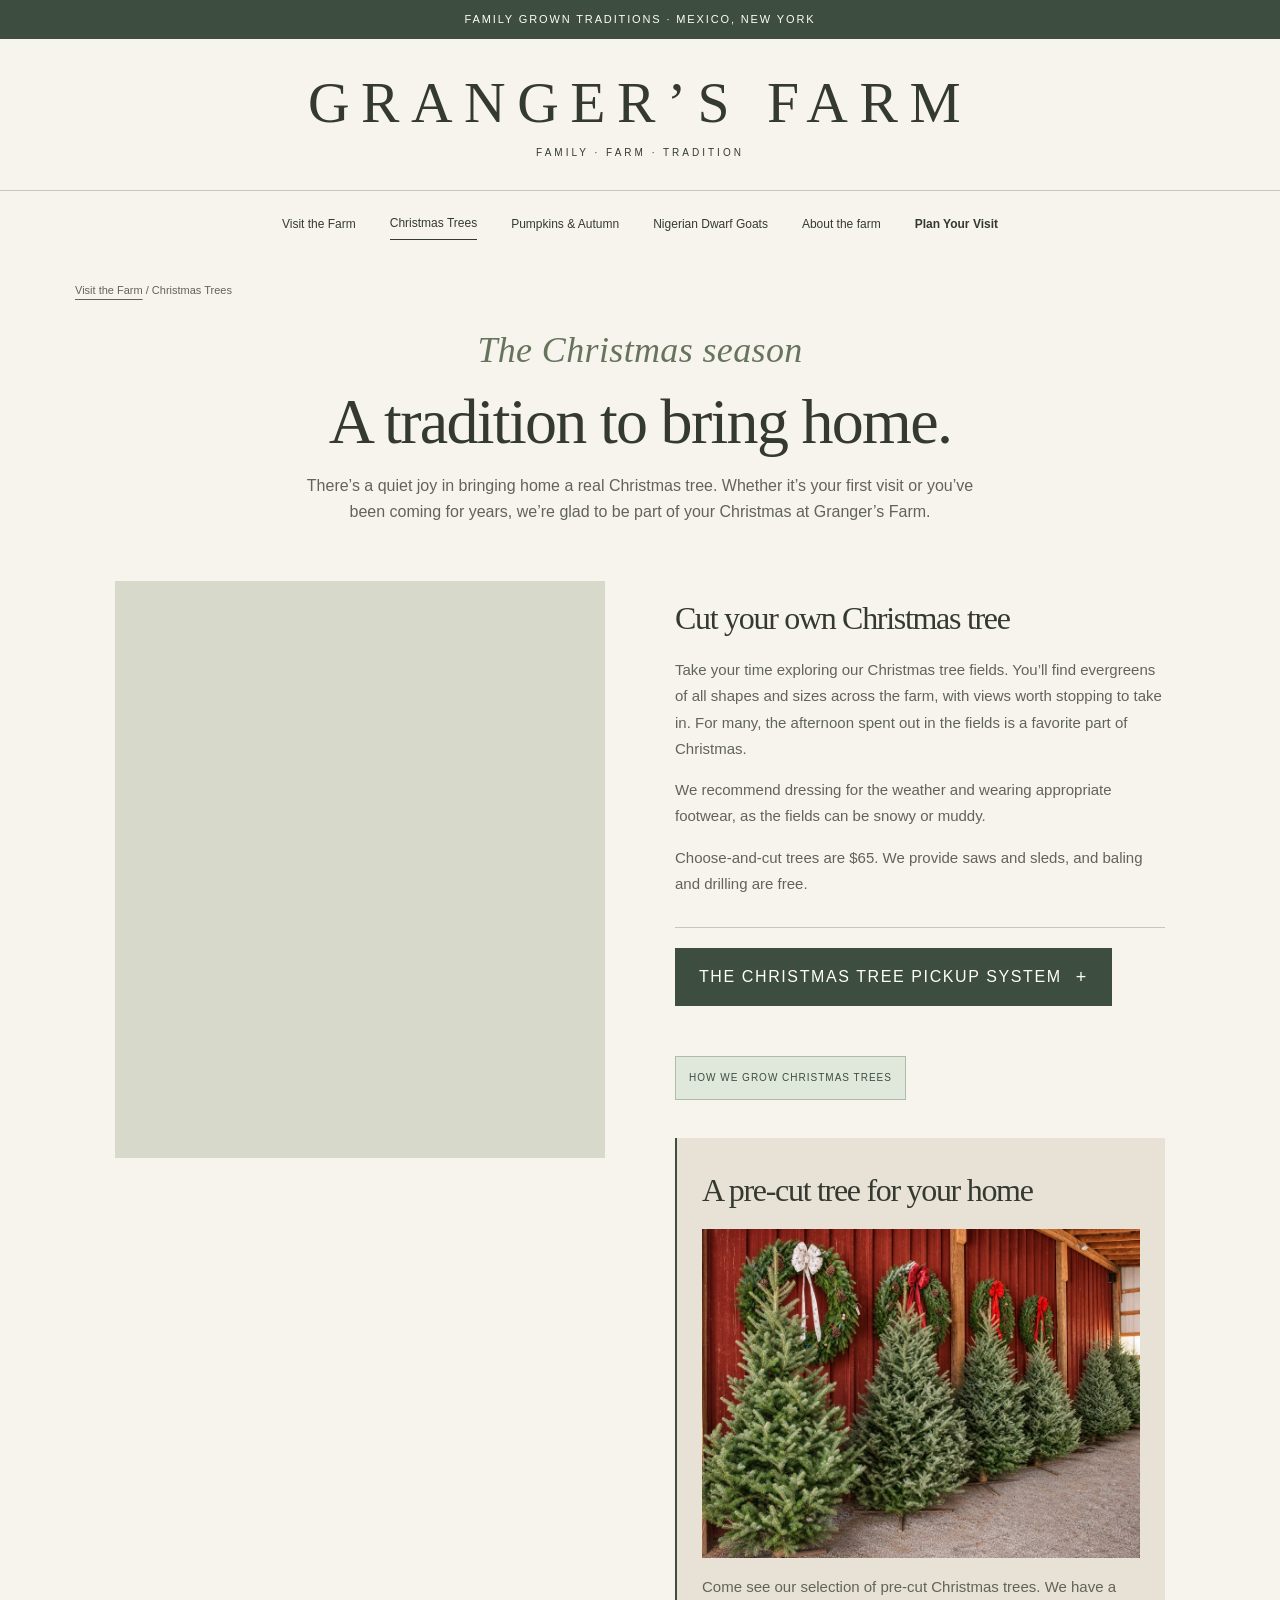
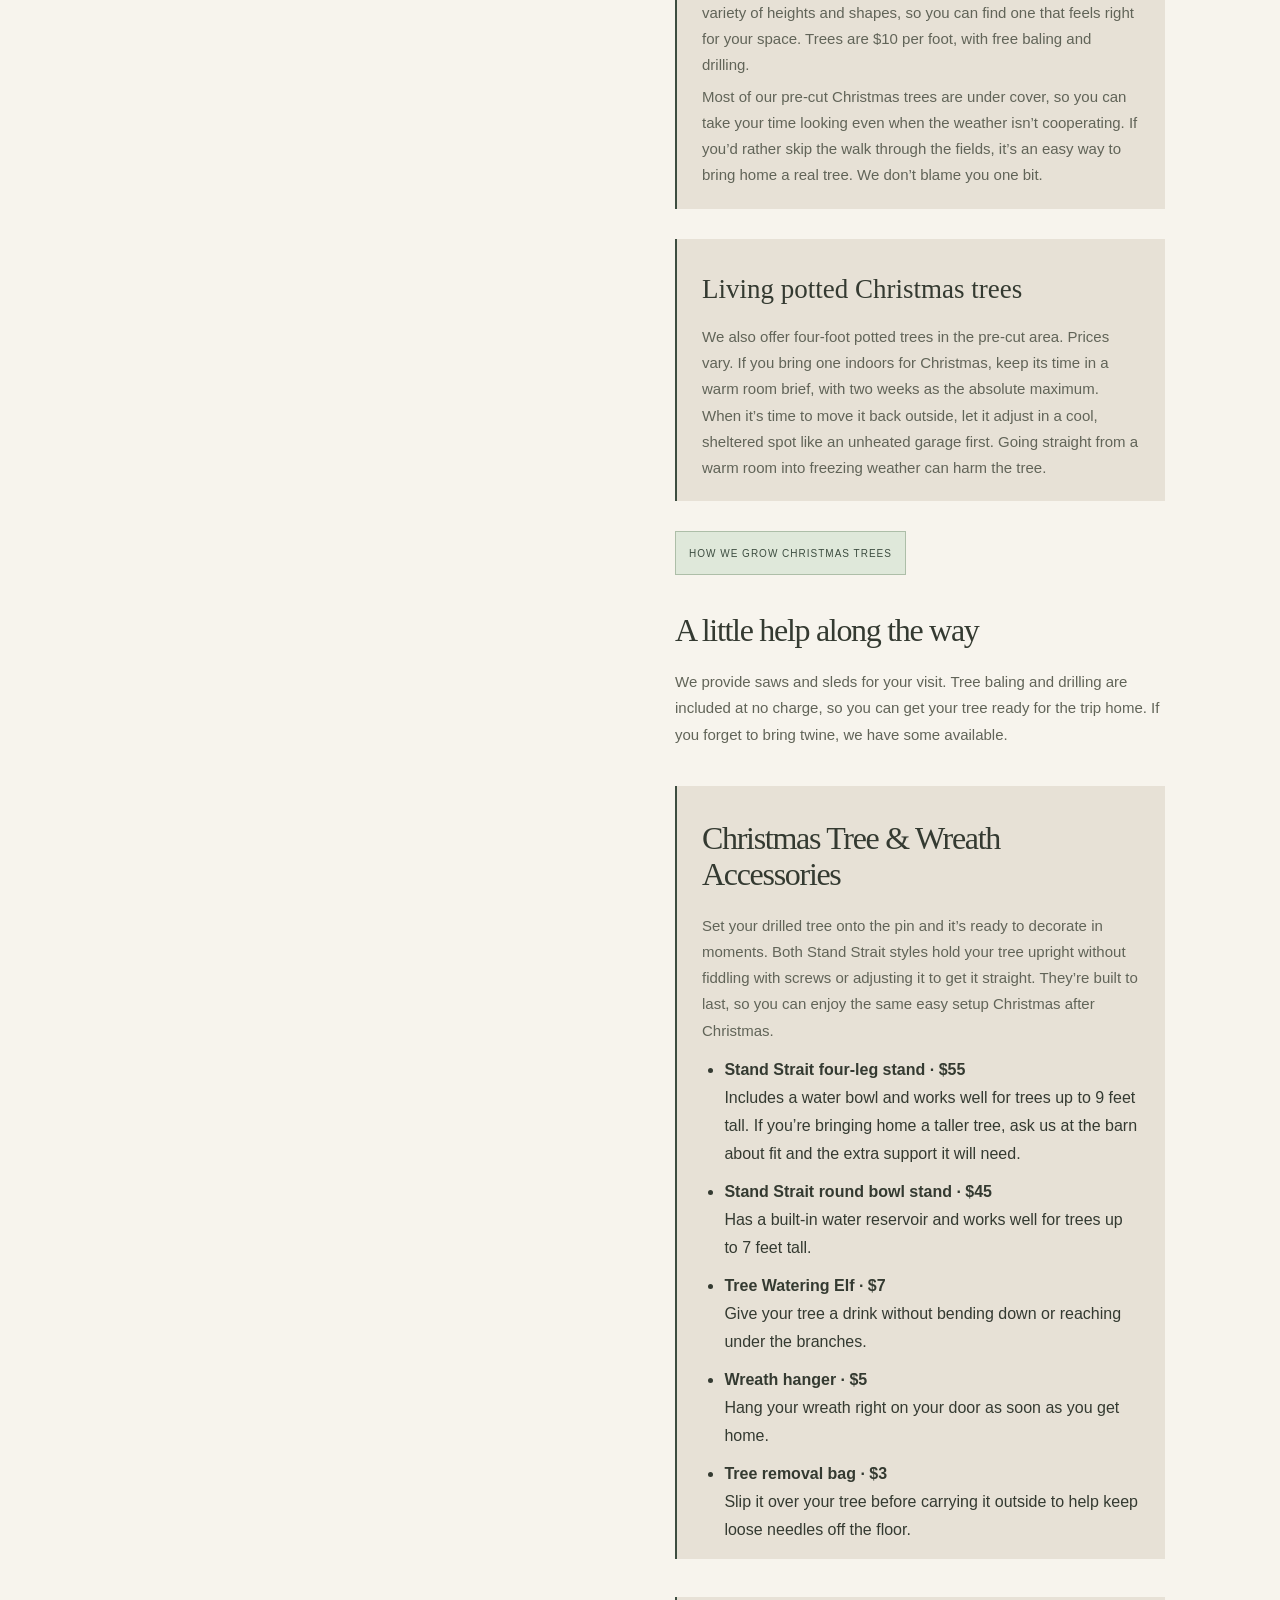
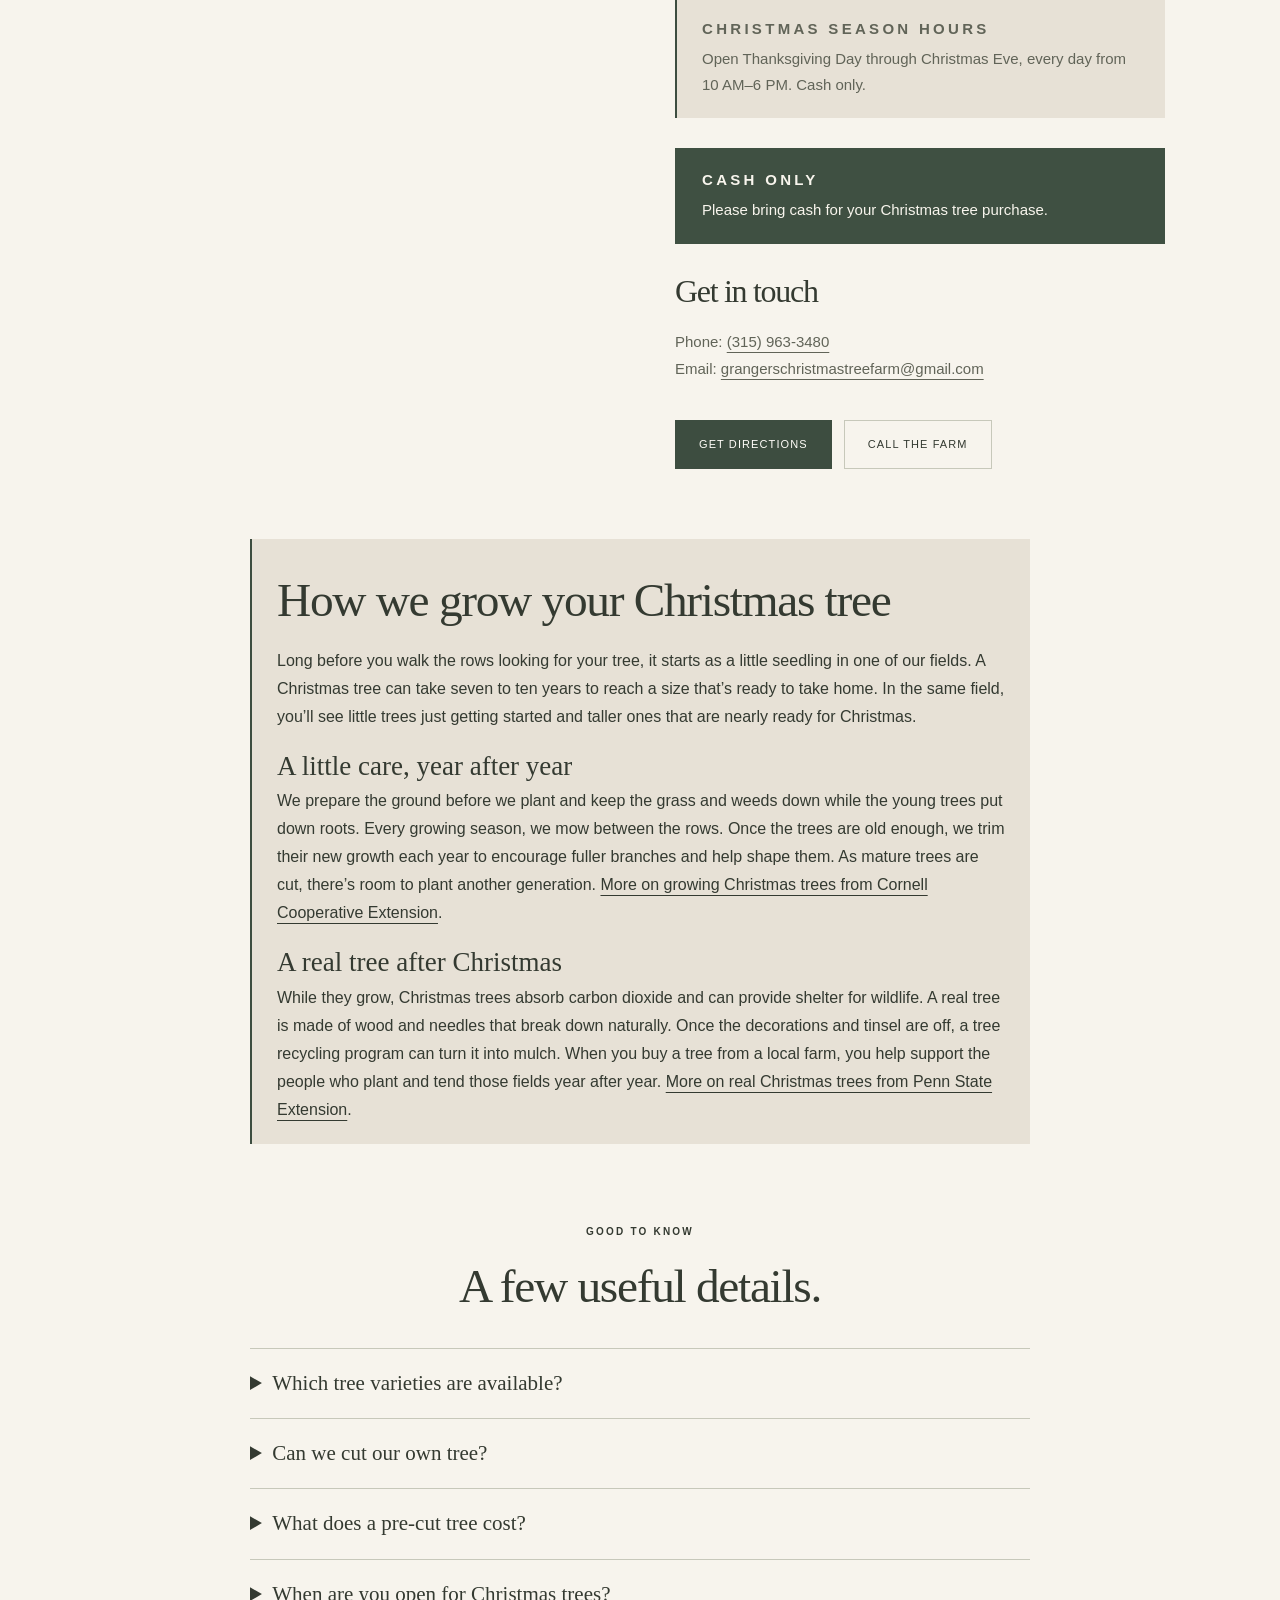
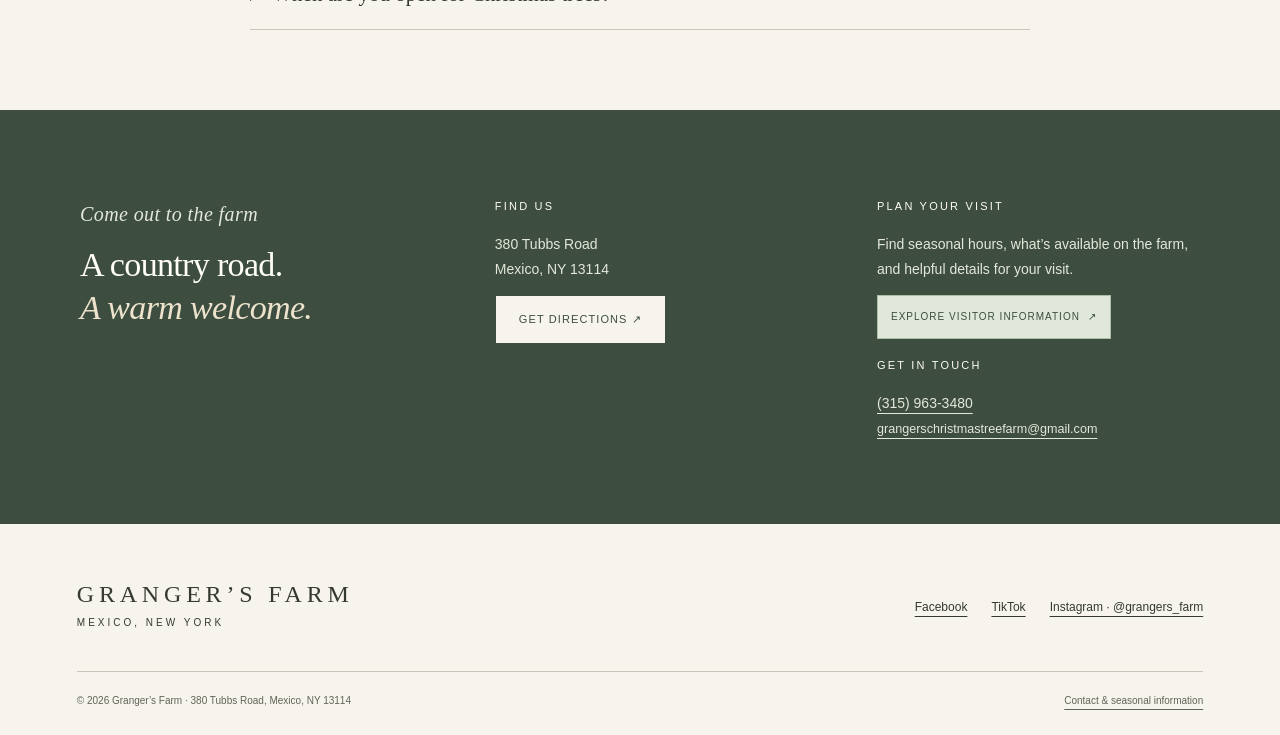
==== christmas-trees/index.html @ ef244b56 "Use pale sage for compact buttons across the farm website" ====
<!doctype html><html lang="en"><head><meta charset="utf-8"><meta name="viewport" content="width=device-width,initial-scale=1"><title>Christmas Trees in Mexico, NY | Granger’s Farm</title><meta name="description" content="Plan a seasonal Christmas tree visit to Granger’s Farm in Mexico, NY, near Oswego. Contact the farm for current dates, hours and tree offerings."><meta name="robots" content="index,follow"><link rel="canonical" href="https://grangersfarm.com/christmas-trees/"><meta name="theme-color" content="#3d4d40"><meta property="og:type" content="website"><meta property="og:site_name" content="Granger’s Farm"><meta property="og:title" content="Christmas Trees in Mexico, NY | Granger’s Farm"><meta property="og:description" content="Plan a seasonal Christmas tree visit to Granger’s Farm in Mexico, NY, near Oswego. Contact the farm for current dates, hours and tree offerings."><meta property="og:url" content="https://grangersfarm.com/christmas-trees/"><meta property="og:image" content="https://grangersfarm.com/assets/social-card.png"><meta property="og:image:alt" content="Granger’s Farm — Mexico, New York"><meta name="twitter:card" content="summary_large_image"><meta name="twitter:title" content="Christmas Trees in Mexico, NY | Granger’s Farm"><meta name="twitter:description" content="Plan a seasonal Christmas tree visit to Granger’s Farm in Mexico, NY, near Oswego. Contact the farm for current dates, hours and tree offerings."><meta name="twitter:image" content="https://grangersfarm.com/assets/social-card.png"><link rel="icon" href="../assets/favicon.svg" type="image/svg+xml"><link rel="stylesheet" href="../assets/styles.css?v=compact-sage-20261114"><script src="../assets/main.js?v=2531641f0402" defer></script><script type="application/ld+json">{"@context":"https://schema.org","@graph":[{"@type":"LocalBusiness","@id":"https://grangersfarm.com/#farm","name":"Granger’s Farm","alternateName":"Granger’s Christmas Tree Farm","url":"https://grangersfarm.com","telephone":"+13159633480","email":"grangerschristmastreefarm@gmail.com","address":{"@type":"PostalAddress","streetAddress":"380 Tubbs Road","addressLocality":"Mexico","addressRegion":"NY","postalCode":"13114","addressCountry":"US"},"sameAs":["https://www.instagram.com/grangers_farm/","https://www.facebook.com/GrangersChristmasTreeFarm/","https://www.tiktok.com/@grangersfarm"]},{"@type":"BreadcrumbList","itemListElement":[{"@type":"ListItem","position":1,"name":"Visit the Farm","item":"https://grangersfarm.com/"},{"@type":"ListItem","position":2,"name":"Christmas Trees","item":"https://grangersfarm.com/christmas-trees/"}]}]}</script><style>
.pickup-details{margin:30px 0}
.pickup-details summary.button{display:inline-flex;align-items:center;gap:14px;max-width:100%;list-style:none;font:600 12px/1.4 var(--sans)}
.pickup-details summary::-webkit-details-marker{display:none}
.pickup-details .pickup-indicator{font-size:18px;line-height:1}
.pickup-details:not([open]) .pickup-minus,.pickup-details[open] .pickup-plus{display:none}
.pickup-details > .hours-box{margin:12px 0 0}
</style></head><body><a class="skip" href="#main">Skip to content</a><div class="topline">Family grown traditions · Mexico, New York</div><header><div class="masthead"><a class="brand" href="/" aria-label="Granger’s Farm home">Granger’s Farm<small>Family · Farm · Tradition</small></a></div><div class="nav-wrap"><button class="menu-toggle" aria-controls="navigation" aria-expanded="true">Menu −</button><nav class="nav" id="navigation" aria-label="Main navigation"><a href="/" >Visit the Farm</a><a href="/christmas-trees/" aria-current="page">Christmas Trees</a><a href="/pumpkins-autumn/" >Pumpkins &amp; Autumn</a><a href="/nigerian-dwarf-goats/" >Nigerian Dwarf Goats</a><a href="/our-family-farm/" >About the farm</a><a href="/plan-your-visit/" >Plan Your Visit</a></nav></div></header><nav class="breadcrumb" aria-label="Breadcrumb"><a href="/">Visit the Farm</a> <span aria-hidden="true">/</span> Christmas Trees</nav><main id="main"><section class="hero christmas-intro"><p class="eyebrow">The Christmas season</p><h1>A tradition to bring home.</h1><p>There’s a quiet joy in bringing home a real Christmas tree. Whether it’s your first visit or you’ve been coming for years, we’re glad to be part of your Christmas at Granger’s Farm.</p></section><div class="article"><figure class="photo christmas-visit"><img src="/assets/christmas-tree-visit-1168.webp" srcset="/assets/christmas-tree-visit-480.webp 480w, /assets/christmas-tree-visit-1168.webp 1168w" sizes="(max-width:700px) calc(100vw - 50px), 50vw" width="1168" height="1347" loading="lazy" decoding="async" alt="Visitors walking through snowy Christmas tree rows with a tree on a sled."></figure><div><section><h2>Cut your own Christmas tree</h2><p>Take your time exploring our Christmas tree fields. You’ll find evergreens of all shapes and sizes across the farm, with views worth stopping to take in. For many, the afternoon spent out in the fields is a favorite part of Christmas.</p><p>We recommend dressing for the weather and wearing appropriate footwear, as the fields can be snowy or muddy.</p><p>Choose-and-cut trees are $65. We provide saws and sleds, and baling and drilling are free.</p><details class="pickup-details" id="christmas-tree-pickup">
<summary class="button">The Christmas Tree Pickup System<span class="pickup-indicator" aria-hidden="true"><span class="pickup-plus">+</span><span class="pickup-minus">−</span></span></summary>
<div class="hours-box">
<ol style="padding-left:1.4em;margin:12px 0 16px">
  <li style="margin-bottom:10px"><strong>Grab a sled and saw, then find your tree.</strong> Pick up a sled and saw at the barn, then head out to find and cut your perfect Christmas tree. Battery-powered saws are welcome, and gas-powered saws are prohibited anywhere on the farm.</li>
  <li style="margin-bottom:10px"><strong>Bring your tree back to the barn.</strong> Pull your tree on the sled to the baling room at the back of the barn, right where you started. We’ll tag it and give you a ticket with the matching serial number. <strong>Do not take your tree straight to your vehicle.</strong> Every tree must come back to the barn to be tagged, even if your vehicle is closer or you’re skipping baling and drilling.</li>
  <li style="margin-bottom:10px"><strong>Head inside to pay.</strong> The cashier will stamp your ticket when you pay. While you’re inside, we’ll even up the cut at the base if needed, bale and drill your tree if you’d like, and move it to the pickup area. After all that work, it’s a good time to put your feet up by the fire with a cup of hot cocoa.</li>
  <li><strong>Show your stamped ticket at pickup.</strong> When you’re ready to go, bring your stamped ticket to the pickup station. We’ll match the full serial number on your ticket to the tag on your tree. <strong>Please wait for the attendant to verify the match before taking your tree to your vehicle.</strong> Once we’ve verified the match, your tree is ready to go home. For insurance reasons, our staff are unable to help tie down your tree. Please secure it to your vehicle before you leave.</li>
</ol>
<p style="margin-bottom:0"><strong>Don’t lose your ticket.</strong> Take your time enjoying the farm. Your tree will be waiting in the pickup area, and we’ll need your stamped ticket when you come back for it.</p>
</div>
</details>
<p><a class="button button-compact" href="#growing-christmas-trees">How we grow Christmas trees</a></p></section><section id="pre-cut-trees" aria-labelledby="pre-cut-trees-heading"><div class="hours-box"><h2 id="pre-cut-trees-heading">A pre-cut tree for your home</h2><figure style="margin:16px 0"><img src="/assets/precut-trees-red-barn.webp" width="960" height="720" loading="lazy" decoding="async" style="display:block;width:100%;height:auto" alt="Pre-cut Christmas trees lined up under cover beside the red barn, beneath holiday wreaths"></figure><p>Come see our selection of pre-cut Christmas trees. We have a variety of heights and shapes, so you can find one that feels right for your space. Trees are $10 per foot, with free baling and drilling.</p><p>Most of our pre-cut Christmas trees are under cover, so you can take your time looking even when the weather isn’t cooperating. If you’d rather skip the walk through the fields, it’s an easy way to bring home a real tree. We don’t blame you one bit.</p></div><aside class="hours-box" aria-labelledby="potted-tree-heading"><h3 id="potted-tree-heading">Living potted Christmas trees</h3><p>We also offer four-foot potted trees in the pre-cut area. Prices vary. If you bring one indoors for Christmas, keep its time in a warm room brief, with two weeks as the absolute maximum. When it’s time to move it back outside, let it adjust in a cool, sheltered spot like an unheated garage first. Going straight from a warm room into freezing weather can harm the tree.</p></aside><p><a class="button button-compact" href="#growing-christmas-trees">How we grow Christmas trees</a></p></section><section><h2>A little help along the way</h2><p>We provide saws and sleds for your visit. Tree baling and drilling are included at no charge, so you can get your tree ready for the trip home. If you forget to bring twine, we have some available.</p></section>
<section class="hours-box" id="christmas-tree-accessories" aria-labelledby="christmas-tree-accessories-heading">
<h2 id="christmas-tree-accessories-heading">Christmas Tree &amp; Wreath Accessories</h2>
<p>Set your drilled tree onto the pin and it’s ready to decorate in moments. Both Stand Strait styles hold your tree upright without fiddling with screws or adjusting it to get it straight. They’re built to last, so you can enjoy the same easy setup Christmas after Christmas.</p>
<ul style="padding-left:1.4em;margin:12px 0 0">
  <li style="margin-bottom:10px"><strong>Stand Strait four-leg stand · $55</strong><br>Includes a water bowl and works well for trees up to 9 feet tall. If you’re bringing home a taller tree, ask us at the barn about fit and the extra support it will need.</li>
  <li style="margin-bottom:10px"><strong>Stand Strait round bowl stand · $45</strong><br>Has a built-in water reservoir and works well for trees up to 7 feet tall.</li>
  <li style="margin-bottom:10px"><strong>Tree Watering Elf · $7</strong><br>Give your tree a drink without bending down or reaching under the branches.</li>
  <li style="margin-bottom:10px"><strong>Wreath hanger · $5</strong><br>Hang your wreath right on your door as soon as you get home.</li>
  <li><strong>Tree removal bag · $3</strong><br>Slip it over your tree before carrying it outside to help keep loose needles off the floor.</li>
</ul>
</section>
<aside class="hours-box"><p class="eyebrow">Christmas Season Hours</p><p>Open Thanksgiving Day through Christmas Eve, every day from 10 AM–6 PM. Cash only.</p></aside><aside class="hours-box" role="note" aria-label="Payment information"><p class="eyebrow">Cash only</p><p>Please bring cash for your Christmas tree purchase.</p></aside><section aria-label="Contact the farm"><h2>Get in touch</h2><p>Phone: <a href="tel:+13159633480">(315) 963-3480</a><br>Email: <a href="mailto:grangerschristmastreefarm@gmail.com" style="overflow-wrap:anywhere">grangerschristmastreefarm@gmail.com</a></p></section><div class="actions"><a class="button" href="https://www.google.com/maps/dir/?api=1&destination=380%20Tubbs%20Road%2C%20Mexico%2C%20NY%2013114">Get directions</a><a class="button outline" href="tel:+13159633480">Call the farm</a></div></div></div><section class="hours-box" id="growing-christmas-trees" aria-labelledby="growing-christmas-trees-heading" style="width:calc(100% - 50px);max-width:780px;margin:45px auto">
<h2 id="growing-christmas-trees-heading">How we grow your Christmas tree</h2>
<p>Long before you walk the rows looking for your tree, it starts as a little seedling in one of our fields. A Christmas tree can take seven to ten years to reach a size that’s ready to take home. In the same field, you’ll see little trees just getting started and taller ones that are nearly ready for Christmas.</p>
<h3 style="margin:20px 0 6px">A little care, year after year</h3>
<p>We prepare the ground before we plant and keep the grass and weeds down while the young trees put down roots. Every growing season, we mow between the rows. Once the trees are old enough, we trim their new growth each year to encourage fuller branches and help shape them. As mature trees are cut, there’s room to plant another generation. <a href="https://franklin.cce.cornell.edu/environment/forestry/christmas-tree-farming">More on growing Christmas trees from Cornell Cooperative Extension</a>.</p>
<h3 style="margin:20px 0 6px">A real tree after Christmas</h3>
<p>While they grow, Christmas trees absorb carbon dioxide and can provide shelter for wildlife. A real tree is made of wood and needles that break down naturally. Once the decorations and tinsel are off, a tree recycling program can turn it into mulch. When you buy a tree from a local farm, you help support the people who plant and tend those fields year after year. <a href="https://www.psu.edu/news/agricultural-sciences/story/choosing-real-christmas-tree-extension-expert-gives-tips-selection-care">More on real Christmas trees from Penn State Extension</a>.</p>
</section>
<section class="faq"><p class="eyebrow" style="text-align:center">Good to know</p><h2>A few useful details.</h2><details><summary>Which tree varieties are available?</summary><p><strong>Canaan fir</strong> is the tree we plant most at Granger’s Farm. Its soft, deep-green needles have silvery undersides that catch the light, and it has that fresh evergreen scent you look forward to at Christmas. The branches are sturdy enough for heavier keepsake ornaments, and the tree holds its needles well when kept watered.</p><p><strong>Eastern white pine</strong> has long, soft blue-green needles that give it a feathery look. Its scent is mild, and its flexible branches are lovely with lightweight ornaments.</p><p>We also grow a smaller selection of other firs. Available varieties and sizes can vary throughout the season.</p></details><details><summary>Can we cut our own tree?</summary><p>Yes. Choose-and-cut trees are $65, and saws and sleds are provided.</p></details><details><summary>What does a pre-cut tree cost?</summary><p>Pre-cut Christmas trees are $10 per foot.</p></details><details><summary>When are you open for Christmas trees?</summary><p>Thanksgiving Day through Christmas Eve, every day from 10 AM–6 PM. Cash only.</p></details></section><section class="visit-band"><div class="visit-inner"><div><p class="eyebrow">Come out to the farm</p><h2><span>A country road.</span><span><em>A warm welcome.</em></span></h2></div><div><h3>Find us</h3><p>380 Tubbs Road<br>Mexico, NY 13114</p><a class="button" href="https://www.google.com/maps/dir/?api=1&destination=380%20Tubbs%20Road%2C%20Mexico%2C%20NY%2013114">Get directions ↗</a></div><div><h3>Plan Your Visit</h3><p>Find seasonal hours, what’s available on the farm, and helpful details for your visit.</p><a class="button button-compact" href="/plan-your-visit/">Explore visitor information <span aria-hidden="true">↗</span></a><h3>Get in touch</h3><p><a href="tel:+13159633480">(315) 963-3480</a><br><a href="mailto:grangerschristmastreefarm@gmail.com" style="overflow-wrap:anywhere">grangerschristmastreefarm@gmail.com</a></p></div></div></section></main><footer><div class="footer-top"><a class="brand" href="/">Granger’s Farm<small>Mexico, New York</small></a><nav class="social" aria-label="Social media"><a href="https://www.facebook.com/GrangersChristmasTreeFarm/">Facebook</a><a href="https://www.tiktok.com/@grangersfarm">TikTok</a><a href="https://www.instagram.com/grangers_farm/">Instagram · @grangers_farm</a></nav></div><div class="footer-bottom"><span>© 2026 Granger’s Farm · 380 Tubbs Road, Mexico, NY 13114</span><a href="/plan-your-visit/">Contact &amp; seasonal information</a></div></footer><div class="mobile-contact" aria-label="Quick contact"><a href="tel:+13159633480">Call the farm</a><a href="https://www.google.com/maps/dir/?api=1&destination=380%20Tubbs%20Road%2C%20Mexico%2C%20NY%2013114">Directions ↗</a></div></body></html>
---- assets/styles.css ----
@charset "UTF-8";
:root{--cream:#f7f4ed;--paper:#fffdf8;--ink:#343a31;--green:#3d4d40;--taupe:#e7e1d6;--muted:#616458;--line:#c7c8ba;--rust:#8c5137;--serif:Georgia,'Times New Roman',serif}
*{box-sizing:border-box}html{scroll-behavior:smooth;scroll-padding-top:25px}body{margin:0;background:var(--cream);color:var(--ink);font:16px/1.75 Arial,Helvetica,sans-serif}a{color:inherit;text-underline-offset:5px}a:hover{color:var(--rust)}button{font:inherit}a,button,summary{touch-action:manipulation}:focus-visible{outline:3px solid var(--rust);outline-offset:5px}.skip{position:absolute;top:-100px;left:20px;background:white;padding:10px;z-index:20}.skip:focus{top:12px}.preview-note{text-align:center;background:#e7e1d6;font-size:11px;letter-spacing:.06em;padding:6px 20px}.topline{text-align:center;background:var(--green);color:var(--paper);font-size:11px;letter-spacing:.17em;text-transform:uppercase;padding:10px 15px}.masthead{padding:28px 5vw 24px;text-align:center;border-bottom:1px solid var(--line)}.brand{text-decoration:none;display:inline-block;font:36px/1.1 var(--serif);letter-spacing:-1px}.brand small{display:block;font:10px/2.7 Arial,sans-serif;letter-spacing:.3em;text-transform:uppercase}.nav-wrap{max-width:1220px;margin:auto}.nav{display:flex;justify-content:center;gap:34px;padding:17px 24px;align-items:center}.nav a{font-size:12px;text-decoration:none;padding:5px 0;white-space:nowrap}.nav a[aria-current=page]{border-bottom:1px solid var(--ink)}.nav a:last-child{font-weight:bold}.menu-toggle{display:none}.eyebrow{text-transform:uppercase;letter-spacing:.22em;font-size:10px;font-weight:600;line-height:1.6}.hero{text-align:center;padding:61px 24px 45px;max-width:1000px;margin:auto}h1,h2,h3{font-family:var(--serif);font-weight:400;line-height:1.12;margin:20px 0}h1{font-size:clamp(46px,5.3vw,76px);letter-spacing:-2.5px}h2{font-size:clamp(34px,3.7vw,52px);letter-spacing:-1.3px}h3{font-size:27px}.hero p:not(.eyebrow){max-width:560px;margin:22px auto;color:var(--muted);font-size:15px}.button{display:inline-block;background:var(--green);color:#fffdf8;text-decoration:none;font-size:11px;letter-spacing:.1em;text-transform:uppercase;padding:14px 23px;border:1px solid var(--green);min-height:46px}.button:hover{background:#28372e;color:white}.button.outline{background:transparent;color:var(--ink);border-color:var(--line)}.button.outline:hover{border-color:var(--ink)}.actions{display:flex;gap:12px;flex-wrap:wrap;margin-top:26px}.hero .actions{justify-content:center}.text-link{display:inline-block;font-size:11px;text-transform:uppercase;letter-spacing:.12em;text-decoration:none;border-bottom:1px solid var(--ink);padding:8px 0;margin-top:14px}.text-link span{margin-left:23px}.hero-image{max-width:1440px;margin:0 auto;padding:0 4vw}.photo{margin:0;width:100%;min-width:0;position:relative;overflow:hidden;background:#d7d9cb;min-height:250px}.photo img{display:block;width:100%;height:100%;object-fit:cover;aspect-ratio:inherit}.photo figcaption{position:absolute;bottom:14px;left:16px;right:16px;font:10px/1.5 Arial,sans-serif;letter-spacing:.09em;color:#fff;background:#344336e8;padding:9px 12px;width:fit-content;max-width:calc(100% - 32px)}.placeholder{display:grid;place-content:center;text-align:center;padding:30px;position:relative;background:linear-gradient(145deg,#c6cbbb,#87947e);isolation:isolate}.placeholder:before{content:'';position:absolute;inset:20px;border:1px solid #ffffff55;z-index:-1}.placeholder:after{content:'';position:absolute;width:85%;height:150%;border:1px solid #ffffff40;border-radius:50%;transform:rotate(35deg);left:40%;top:15%;z-index:-1}.placeholder .photo-title{font:italic clamp(26px,3vw,45px)/1.2 var(--serif);color:#293b2f;max-width:400px;margin:auto}.placeholder .photo-label{font:9px/1.5 Arial,sans-serif;text-transform:uppercase;letter-spacing:.23em;color:#293b2f;margin-bottom:18px}.photo.pumpkins{background:linear-gradient(145deg,#dcc5aa,#b68e70)}.photo.family{background:linear-gradient(145deg,#d9d3c4,#aaa18c)}.photo.goats{background:linear-gradient(145deg,#e3dfd1,#b2b59b)}.hero-image .photo{aspect-ratio:2.55;min-height:340px}.quick-nav{display:flex;justify-content:center;gap:45px;padding:25px;border-bottom:1px solid var(--line);font-size:11px;letter-spacing:.08em}.quick-nav a{text-decoration:none}.welcome{max-width:740px;margin:auto;text-align:center;padding:90px 25px 70px}.welcome p{color:var(--muted);max-width:570px;margin:25px auto}.season-note{max-width:1150px;margin:0 auto 90px;border-top:1px solid var(--line);border-bottom:1px solid var(--line);padding:28px 35px;display:grid;grid-template-columns:1fr 2fr auto;align-items:center;gap:32px}.season-note h2{font-size:24px;letter-spacing:-.5px;margin:7px 0}.season-note p{font-size:13px;margin:0}.season-note .text-link{margin:0;white-space:nowrap}.section-heading{text-align:center;margin:0 20px 55px}.editorial{max-width:1200px;margin:0 auto 100px;display:grid;grid-template-columns:1.15fr 1fr;align-items:center;gap:9%;padding:0 35px}.editorial>*{min-width:0}.editorial .photo{aspect-ratio:1.13;min-height:420px}.editorial.reverse{grid-template-columns:1fr 1.15fr}.editorial.reverse .photo{order:2}.editorial .copy{max-width:390px}.editorial .copy p:not(.eyebrow){color:var(--muted);font-size:14px}.number{display:block;font:italic 16px var(--serif);border-top:1px solid var(--line);padding-top:20px;margin-bottom:25px}.family-band{background:var(--taupe);padding:80px 0 1px}.family-band .editorial{margin-bottom:80px}.family-band .photo{aspect-ratio:1.2}.gallery{max-width:1300px;margin:90px auto;padding:0 35px}.gallery-header{display:flex;align-items:end;justify-content:space-between;margin-bottom:35px}.gallery-header h2{margin-bottom:0}.gallery-grid{display:grid;grid-template-columns:1fr 1.25fr 1fr;gap:22px;align-items:center}.gallery-grid .photo{aspect-ratio:.9;min-height:260px}.gallery-grid .photo:nth-child(2){aspect-ratio:.8}.gallery-grid .photo-title{font-size:27px}.gallery-grid .photo-label{font-size:8px}.visit-band{background:var(--green);color:var(--paper);padding:70px max(6vw,24px)}.visit-inner{max-width:1120px;margin:auto;display:grid;grid-template-columns:1.1fr 1fr 1fr;gap:60px}.visit-band h2{font-size:42px;margin-top:12px}.visit-band h3{font:11px Arial,sans-serif;text-transform:uppercase;letter-spacing:.2em;margin-top:20px}.visit-band p{font-size:14px;color:#e4e7db}.visit-band .button{background:var(--cream);color:var(--green)}.visit-band a:hover{color:#fff}.visit-band .button:hover{background:white;color:#26392c}footer{padding:55px 6vw 25px}footer .footer-top{display:flex;justify-content:space-between;gap:30px;flex-wrap:wrap}footer .brand{font-size:30px}.social{display:flex;gap:24px;align-items:center;flex-wrap:wrap;font-size:12px}.footer-bottom{display:flex;justify-content:space-between;border-top:1px solid var(--line);margin-top:35px;padding-top:20px;font-size:10px;color:var(--muted);gap:20px}.breadcrumb{max-width:1200px;padding:24px 35px 0;margin:auto;font-size:11px;color:var(--muted)}.article{max-width:1120px;margin:70px auto;display:grid;grid-template-columns:1fr 1fr;gap:70px;padding:0 35px}.article .photo{aspect-ratio:.85}.article section{margin-bottom:38px}.article section h2{font-size:32px}.article p{font-size:15px;color:var(--muted)}.hours-box{border-left:2px solid var(--green);padding:15px 25px;background:var(--taupe);margin:30px 0}.hours-box p{margin:5px 0}.faq{max-width:830px;margin:80px auto;padding:0 25px}.faq h2{text-align:center;margin-bottom:35px}details{border-top:1px solid var(--line);padding:20px 0}details:last-child{border-bottom:1px solid var(--line)}summary{cursor:pointer;font:21px/1.4 var(--serif);padding-right:20px}details p{font-size:14px;max-width:650px;color:var(--muted)}.contact-grid{max-width:1120px;display:grid;grid-template-columns:1fr 1fr;gap:70px;padding:20px 35px 60px;margin:auto}.contact-grid h2{font-size:32px}.contact-grid p{font-size:14px}.contact-grid a{overflow-wrap:anywhere}.contact-grid address{font-style:normal}.map-panel{background:var(--taupe);padding:28px}.map-panel iframe{width:100%;height:330px;border:0;display:block}.map-panel .map-fallback{font-size:12px}.schedule{padding:20px 0;border-bottom:1px solid var(--line)}.schedule h3{font-size:24px;margin:5px 0}.schedule p{margin:8px 0}.not-found{text-align:center;max-width:650px;padding:100px 25px;margin:auto}.mobile-contact{display:none}
@media(min-width:1600px){.hero-image{max-width:1500px}.hero{padding-top:75px}}
@media(max-width:950px){.nav{gap:20px}.nav a{font-size:11px}.season-note{margin:0 30px 70px;grid-template-columns:1fr 2fr}.season-note>a{grid-column:2}.editorial{gap:7%;padding:0 30px}.editorial .photo{min-height:340px}.visit-inner{gap:30px}.article,.contact-grid{gap:35px}.gallery-grid{gap:14px}}
@media(max-width:700px){.topline{font-size:9px;letter-spacing:.12em}.masthead{padding:24px 20px 17px}.brand{font-size:32px}.brand small{font-size:9px}.menu-toggle{display:block;background:none;border:0;padding:14px 25px;margin:auto;text-transform:uppercase;font-size:11px;letter-spacing:.15em;min-height:44px}.nav{flex-direction:column;gap:0;padding:0 25px 18px}.nav a{width:100%;text-align:center;font-size:13px;padding:10px}.js .nav[data-open=false]{display:none}.hero{padding:40px 23px 30px}h1{font-size:48px;letter-spacing:-1.7px}.hero p:not(.eyebrow){font-size:14px}.hero-image{padding:0 18px}.hero-image .photo{aspect-ratio:1.1;min-height:310px}.quick-nav{gap:20px;padding:20px 12px;font-size:9px;letter-spacing:.02em}.welcome{padding:60px 25px 45px}.welcome h2{font-size:36px}.season-note{display:block;margin:0 25px 60px;padding:24px 0}.season-note p{margin:16px 0}.season-note .text-link{margin-top:3px}.editorial,.editorial.reverse{grid-template-columns:1fr;gap:22px;padding:0 25px;margin-bottom:65px}.editorial.reverse .photo{order:0}.editorial .photo{min-height:300px;aspect-ratio:1.1}.editorial .copy{max-width:none}.number{margin:5px 0 18px}.editorial h2{font-size:39px;margin:12px 0 20px}.family-band{padding-top:45px}.family-band .editorial{margin-bottom:45px}.gallery{margin:60px auto;padding:0 25px}.gallery-header{display:block}.gallery-grid{grid-template-columns:1fr 1fr;gap:12px}.gallery-grid .photo,.gallery-grid .photo:nth-child(2){min-height:220px;aspect-ratio:.8}.gallery-grid .photo:last-child{grid-column:1/-1;aspect-ratio:1.8;min-height:220px}.gallery-grid .photo-title{font-size:22px}.photo figcaption{font-size:8px;left:10px;bottom:10px;padding:6px}.placeholder{padding:25px 16px}.placeholder:before{inset:10px}.visit-inner{grid-template-columns:1fr;gap:20px}.visit-band{padding:45px 25px}.visit-band h2{font-size:38px}.visit-band h3{margin-top:0}footer{padding:40px 25px 90px}.footer-bottom{flex-direction:column;gap:10px}.article{grid-template-columns:1fr;gap:35px;margin:35px auto;padding:0 25px}.article .photo{aspect-ratio:1.15;min-height:300px}.article section h2{font-size:31px}.breadcrumb{padding:20px 25px 0}.contact-grid{grid-template-columns:1fr;gap:20px;padding:0 25px 40px}.map-panel{padding:20px}.map-panel iframe{height:280px}.faq{margin:45px auto}.mobile-contact{position:fixed;bottom:0;left:0;right:0;display:flex;z-index:5;background:var(--paper);border-top:1px solid var(--line);padding-bottom:env(safe-area-inset-bottom)}.mobile-contact a{width:50%;padding:13px;text-align:center;text-decoration:none;font-size:11px;letter-spacing:.12em;text-transform:uppercase}.mobile-contact a+a{background:var(--green);color:white}}
@media(prefers-reduced-motion:reduce){html{scroll-behavior:auto}*,*:before,*:after{animation:none!important;transition:none!important}}

/* Header wordmark: uppercase serif with generous spacing. */
.masthead .brand{font-family:Georgia,'Times New Roman',serif;font-weight:400;font-size:clamp(36px,4.5vw,58px);line-height:1.25;letter-spacing:.20em;text-transform:uppercase;white-space:nowrap;max-width:100%}
@media(max-width:700px){.masthead .brand{font-size:clamp(24px,6.5vw,42px);letter-spacing:.11em}}

/* Compact introduction on the Christmas Trees page. */
.christmas-intro{max-width:1000px;padding:28px 25px 24px}.christmas-intro .eyebrow{margin:0 0 14px}.christmas-intro h1{font-size:clamp(40px,5vw,64px);line-height:1.08;letter-spacing:-1.7px;margin:0 auto 16px}.christmas-intro p:not(.eyebrow){max-width:680px;margin:0 auto;font-size:16px;line-height:1.65}.christmas-intro+.article{margin-top:32px}@media(max-width:700px){.christmas-intro{padding:24px 25px 18px}.christmas-intro h1{font-size:42px;letter-spacing:-1.1px}.christmas-intro p:not(.eyebrow){font-size:15px}.christmas-intro+.article{margin-top:24px}}

/* Emphasize the Christmas season label. */
.christmas-intro .eyebrow{font-size:clamp(24px,3vw,34px);line-height:1.35;letter-spacing:.14em}@media(max-width:700px){.christmas-intro .eyebrow{font-size:24px}}

/* Softer seasonal heading above the Christmas introduction. */
.christmas-intro .eyebrow{font-family:Georgia,'Times New Roman',serif;font-style:italic;font-weight:400;text-transform:none;letter-spacing:.01em;color:#66745e;font-size:clamp(28px,3vw,36px);line-height:1.25}@media(max-width:700px){.christmas-intro .eyebrow{font-size:28px}}

/* Farm-green payment notice. */
.hours-box[aria-label="Payment information"]{background:#3f5042;border-color:#3f5042;color:#f8f5ed}.hours-box[aria-label="Payment information"] p,.hours-box[aria-label="Payment information"] .eyebrow{color:#f8f5ed}

/* Footer lettering coordinated with the header wordmark. */
footer .brand{font-family:Georgia,'Times New Roman',serif;font-weight:400;font-size:24px;line-height:1.25;letter-spacing:.20em;text-transform:uppercase;white-space:nowrap;max-width:100%}@media(max-width:700px){footer .brand{font-size:clamp(19px,5vw,24px);letter-spacing:.13em}}

/* Keep the farm email intact within the visit contact column. */
.visit-inner>div{min-width:0}.visit-inner>div:last-child{container-type:inline-size}.visit-band a[href^="mailto:"]{white-space:nowrap;overflow-wrap:normal!important;word-break:normal;font-size:clamp(10px,3.9cqw,14px);letter-spacing:0}

/* A quieter two-line invitation to the farm. */
.visit-inner>div:first-child{container-type:inline-size}.visit-band .visit-inner>div:first-child>.eyebrow{font:italic 20px/1.4 Georgia,serif;text-transform:none;letter-spacing:.02em;margin-bottom:16px}.visit-band h2{font-size:clamp(22px,9.6cqw,38px);font-weight:400;line-height:1.25;letter-spacing:-.02em;margin:0}.visit-band h2 span{display:block;white-space:nowrap}.visit-band h2 em{font-weight:400;color:#ede3cc}

/* Seasonal photo features */
#wreaths, #farm-kitchen {
  display: grid;
  grid-template-columns: minmax(0, 360px) minmax(0, 1fr);
  gap: clamp(24px, 6vw, 72px);
}
.wreath-photo, .season-note-photo { margin: 0; }
.wreath-photo img, .season-note-photo img { display: block; width: 100%; height: auto; }
.wreath-copy, .season-note-copy { max-width: 510px; }
.wreath-copy p, .season-note-copy p { margin: 14px 0 18px; }
@media (max-width: 700px) {
  #wreaths, #farm-kitchen { grid-template-columns: minmax(0, 1fr); }
}
.button.button-compact{display:inline-flex;align-items:center;gap:8px;min-height:44px;padding:8px 13px;font-size:10px}
.season-note .button-compact{justify-self:start}
.button.button-compact,.visit-band .button.button-compact{background:#dfe8da;border-color:#adbea8;color:var(--green)}
.button.button-compact:hover,.visit-band .button.button-compact:hover{background:#d1dfcb;color:var(--green)}
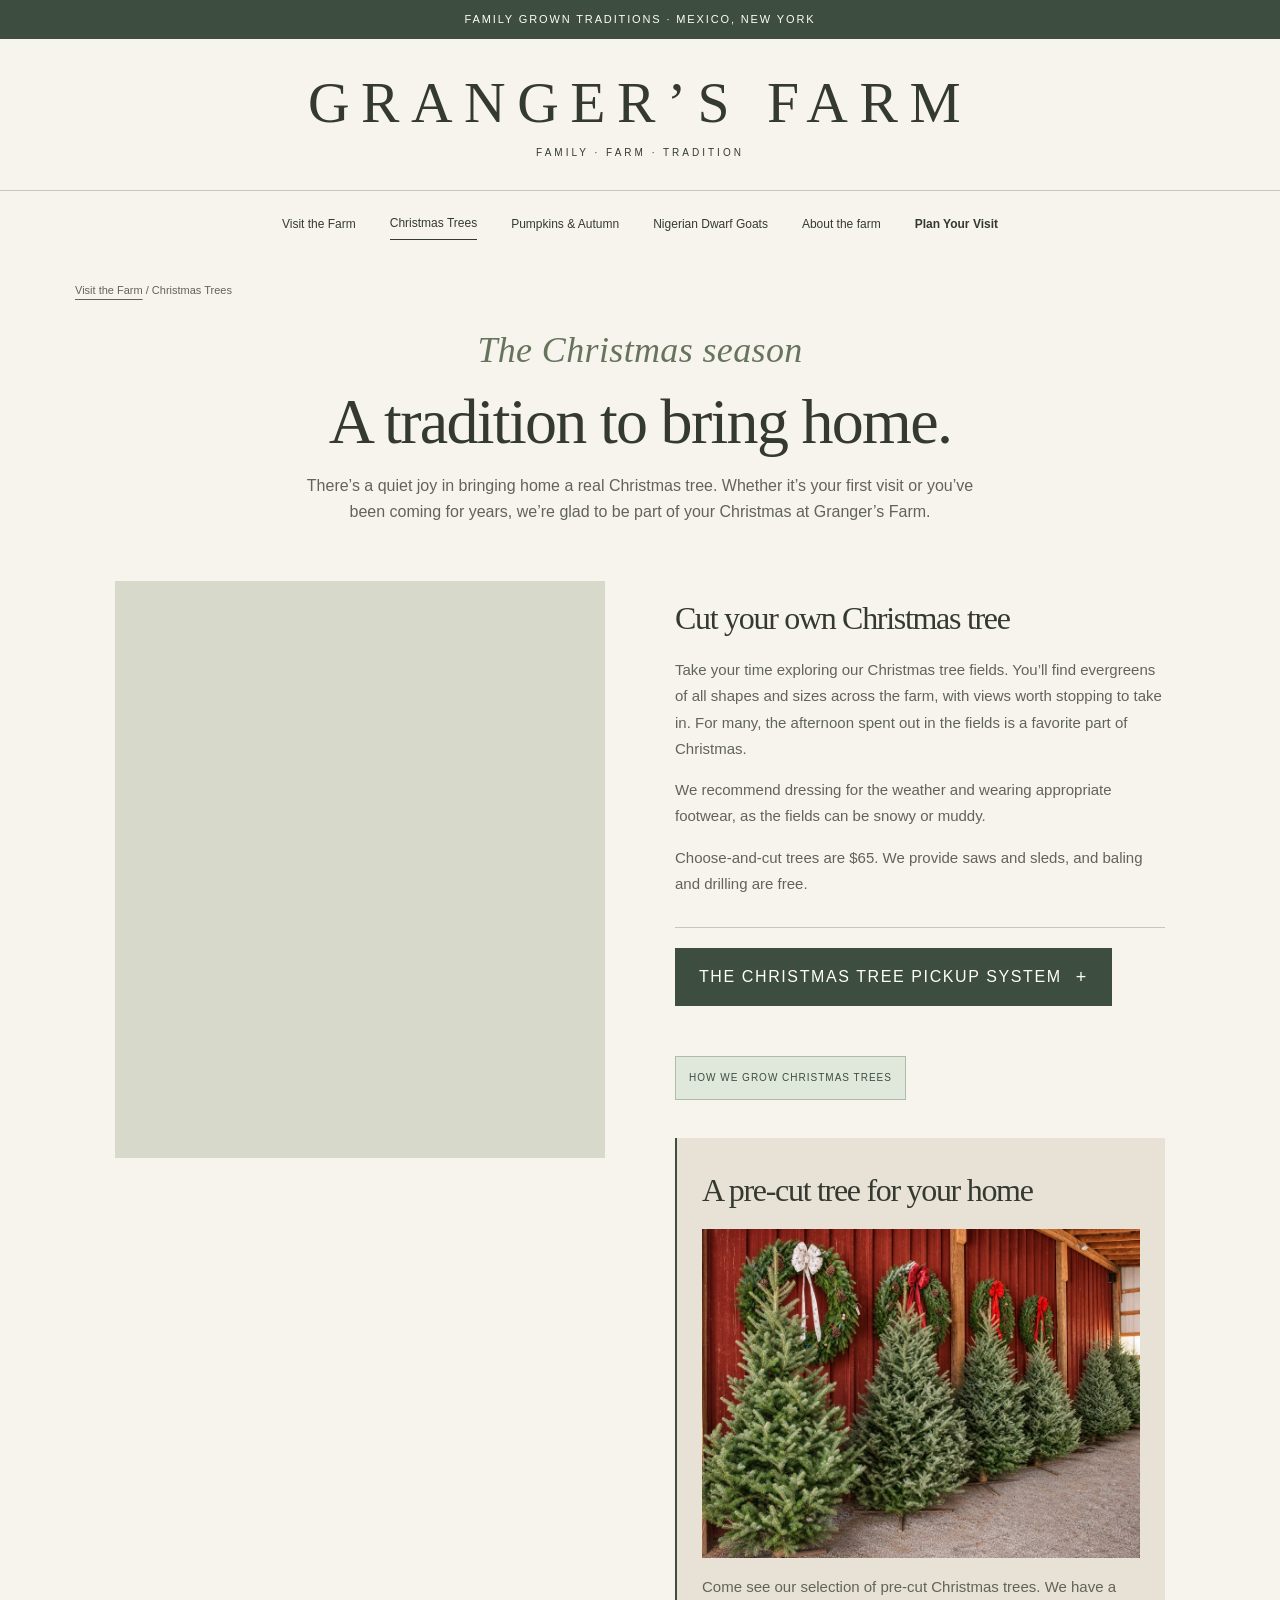
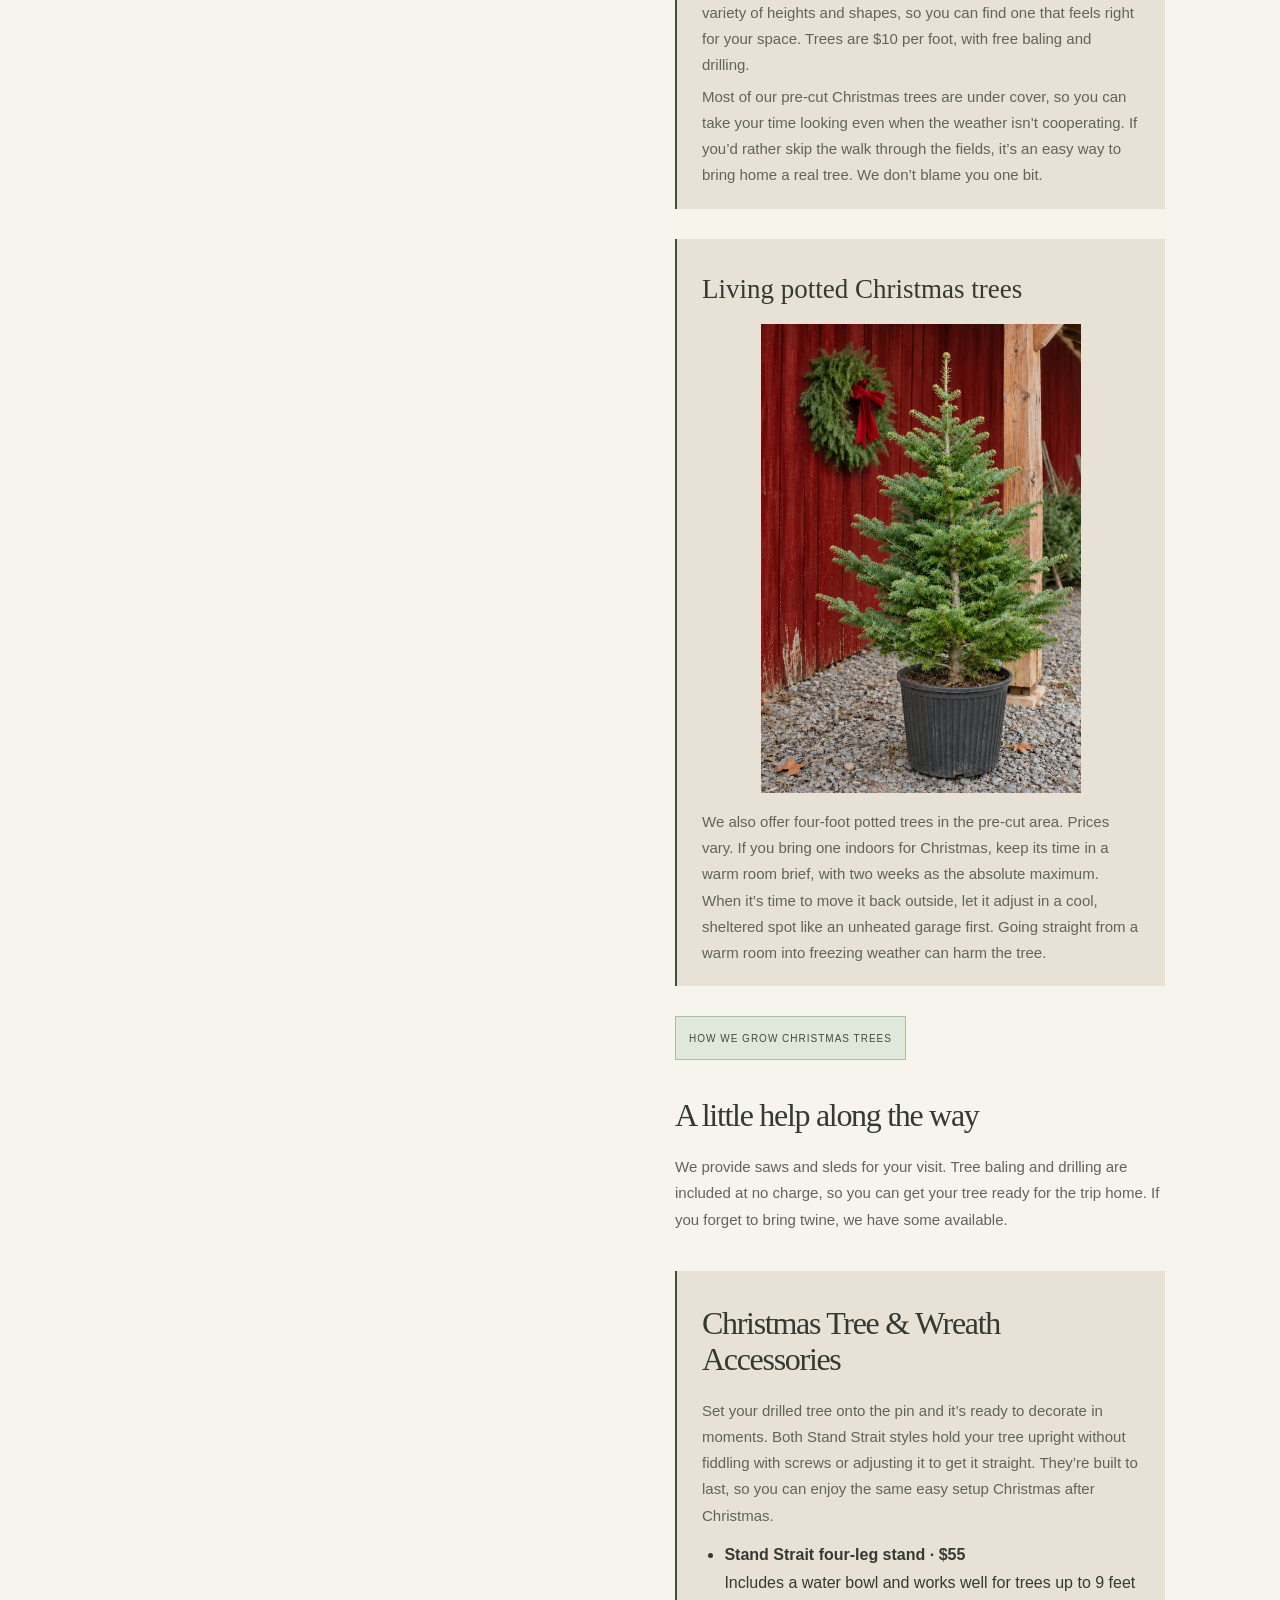
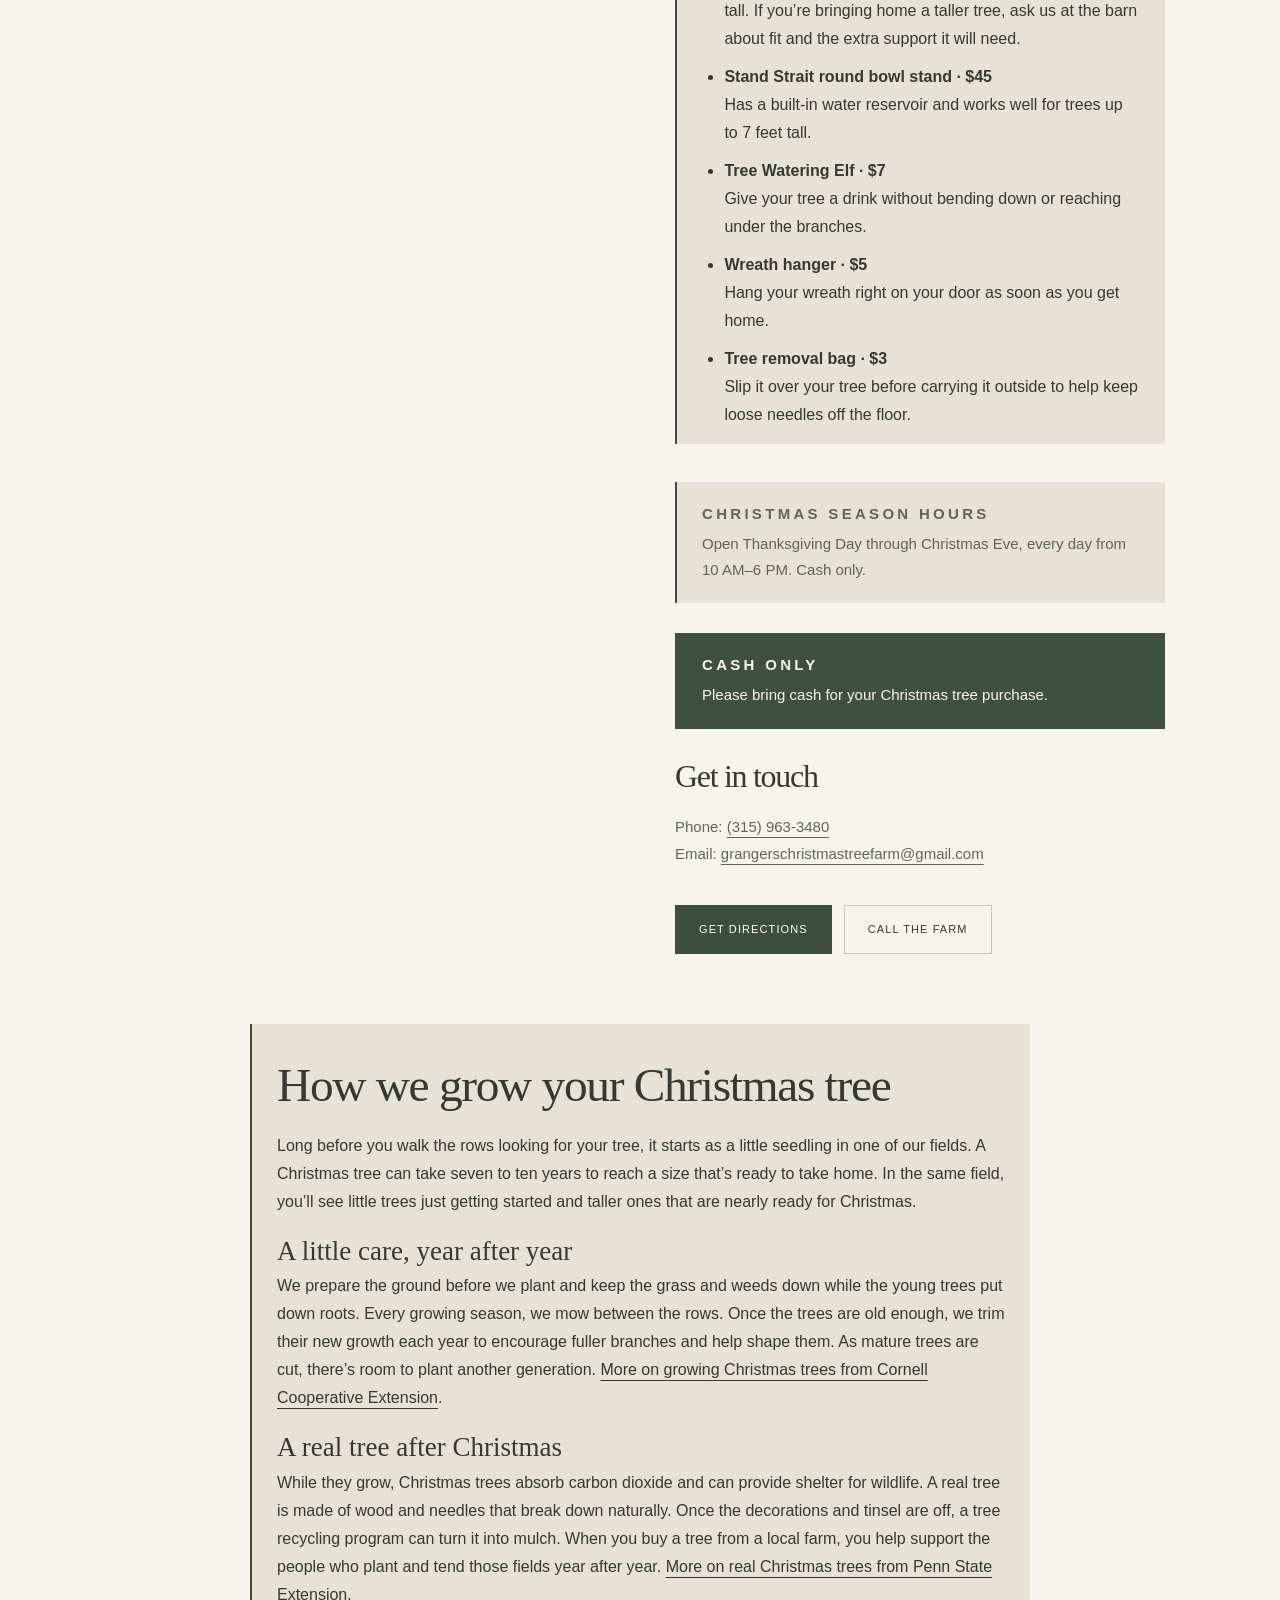
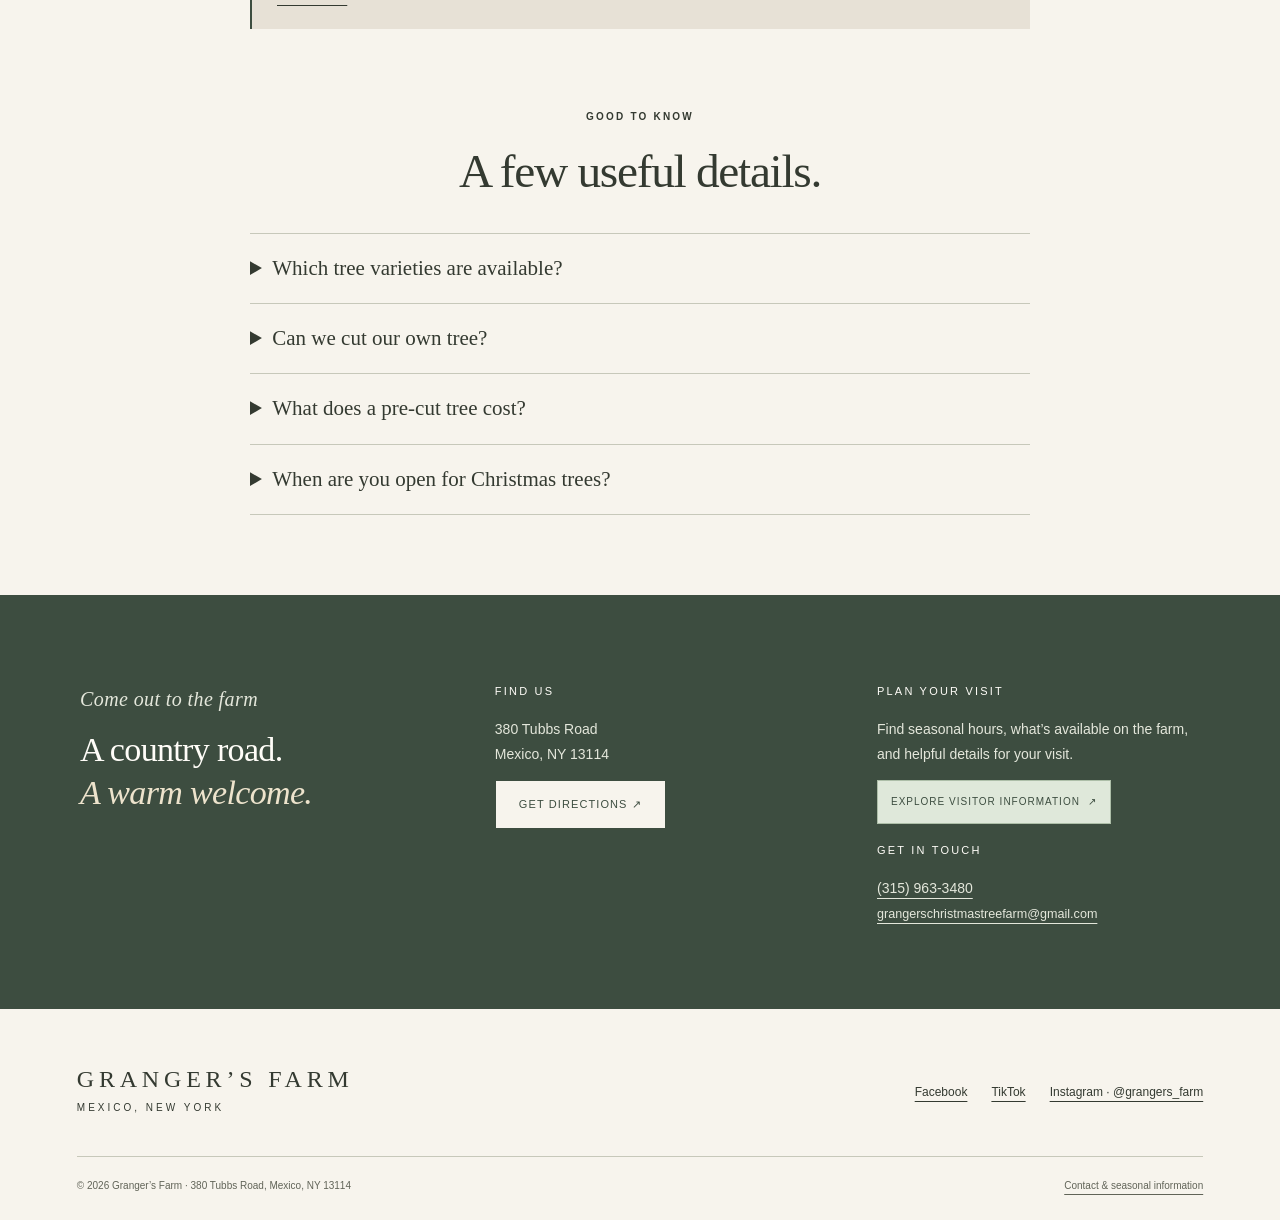
==== commit 5dc1002e: "Add the potted fir image to the living trees section" ====
--- a/christmas-trees/index.html
+++ b/christmas-trees/index.html
@@ -17,7 +17,9 @@
 <p style="margin-bottom:0"><strong>Don’t lose your ticket.</strong> Take your time enjoying the farm. Your tree will be waiting in the pickup area, and we’ll need your stamped ticket when you come back for it.</p>
 </div>
 </details>
-<p><a class="button button-compact" href="#growing-christmas-trees">How we grow Christmas trees</a></p></section><section id="pre-cut-trees" aria-labelledby="pre-cut-trees-heading"><div class="hours-box"><h2 id="pre-cut-trees-heading">A pre-cut tree for your home</h2><figure style="margin:16px 0"><img src="/assets/precut-trees-red-barn.webp" width="960" height="720" loading="lazy" decoding="async" style="display:block;width:100%;height:auto" alt="Pre-cut Christmas trees lined up under cover beside the red barn, beneath holiday wreaths"></figure><p>Come see our selection of pre-cut Christmas trees. We have a variety of heights and shapes, so you can find one that feels right for your space. Trees are $10 per foot, with free baling and drilling.</p><p>Most of our pre-cut Christmas trees are under cover, so you can take your time looking even when the weather isn’t cooperating. If you’d rather skip the walk through the fields, it’s an easy way to bring home a real tree. We don’t blame you one bit.</p></div><aside class="hours-box" aria-labelledby="potted-tree-heading"><h3 id="potted-tree-heading">Living potted Christmas trees</h3><p>We also offer four-foot potted trees in the pre-cut area. Prices vary. If you bring one indoors for Christmas, keep its time in a warm room brief, with two weeks as the absolute maximum. When it’s time to move it back outside, let it adjust in a cool, sheltered spot like an unheated garage first. Going straight from a warm room into freezing weather can harm the tree.</p></aside><p><a class="button button-compact" href="#growing-christmas-trees">How we grow Christmas trees</a></p></section><section><h2>A little help along the way</h2><p>We provide saws and sleds for your visit. Tree baling and drilling are included at no charge, so you can get your tree ready for the trip home. If you forget to bring twine, we have some available.</p></section>
+<p><a class="button button-compact" href="#growing-christmas-trees">How we grow Christmas trees</a></p></section><section id="pre-cut-trees" aria-labelledby="pre-cut-trees-heading"><div class="hours-box"><h2 id="pre-cut-trees-heading">A pre-cut tree for your home</h2><figure style="margin:16px 0"><img src="/assets/precut-trees-red-barn.webp" width="960" height="720" loading="lazy" decoding="async" style="display:block;width:100%;height:auto" alt="Pre-cut Christmas trees lined up under cover beside the red barn, beneath holiday wreaths"></figure><p>Come see our selection of pre-cut Christmas trees. We have a variety of heights and shapes, so you can find one that feels right for your space. Trees are $10 per foot, with free baling and drilling.</p><p>Most of our pre-cut Christmas trees are under cover, so you can take your time looking even when the weather isn’t cooperating. If you’d rather skip the walk through the fields, it’s an easy way to bring home a real tree. We don’t blame you one bit.</p></div><aside class="hours-box" aria-labelledby="potted-tree-heading"><h3 id="potted-tree-heading">Living potted Christmas trees</h3>
+<figure style="max-width:320px;margin:16px auto"><img src="/assets/living-potted-christmas-tree.webp" width="640" height="938" loading="lazy" decoding="async" style="display:block;width:100%;height:auto" alt="Illustration of a living potted fir beside a red barn and a Christmas wreath"></figure>
+<p>We also offer four-foot potted trees in the pre-cut area. Prices vary. If you bring one indoors for Christmas, keep its time in a warm room brief, with two weeks as the absolute maximum. When it’s time to move it back outside, let it adjust in a cool, sheltered spot like an unheated garage first. Going straight from a warm room into freezing weather can harm the tree.</p></aside><p><a class="button button-compact" href="#growing-christmas-trees">How we grow Christmas trees</a></p></section><section><h2>A little help along the way</h2><p>We provide saws and sleds for your visit. Tree baling and drilling are included at no charge, so you can get your tree ready for the trip home. If you forget to bring twine, we have some available.</p></section>
 <section class="hours-box" id="christmas-tree-accessories" aria-labelledby="christmas-tree-accessories-heading">
 <h2 id="christmas-tree-accessories-heading">Christmas Tree &amp; Wreath Accessories</h2>
 <p>Set your drilled tree onto the pin and it’s ready to decorate in moments. Both Stand Strait styles hold your tree upright without fiddling with screws or adjusting it to get it straight. They’re built to last, so you can enjoy the same easy setup Christmas after Christmas.</p>
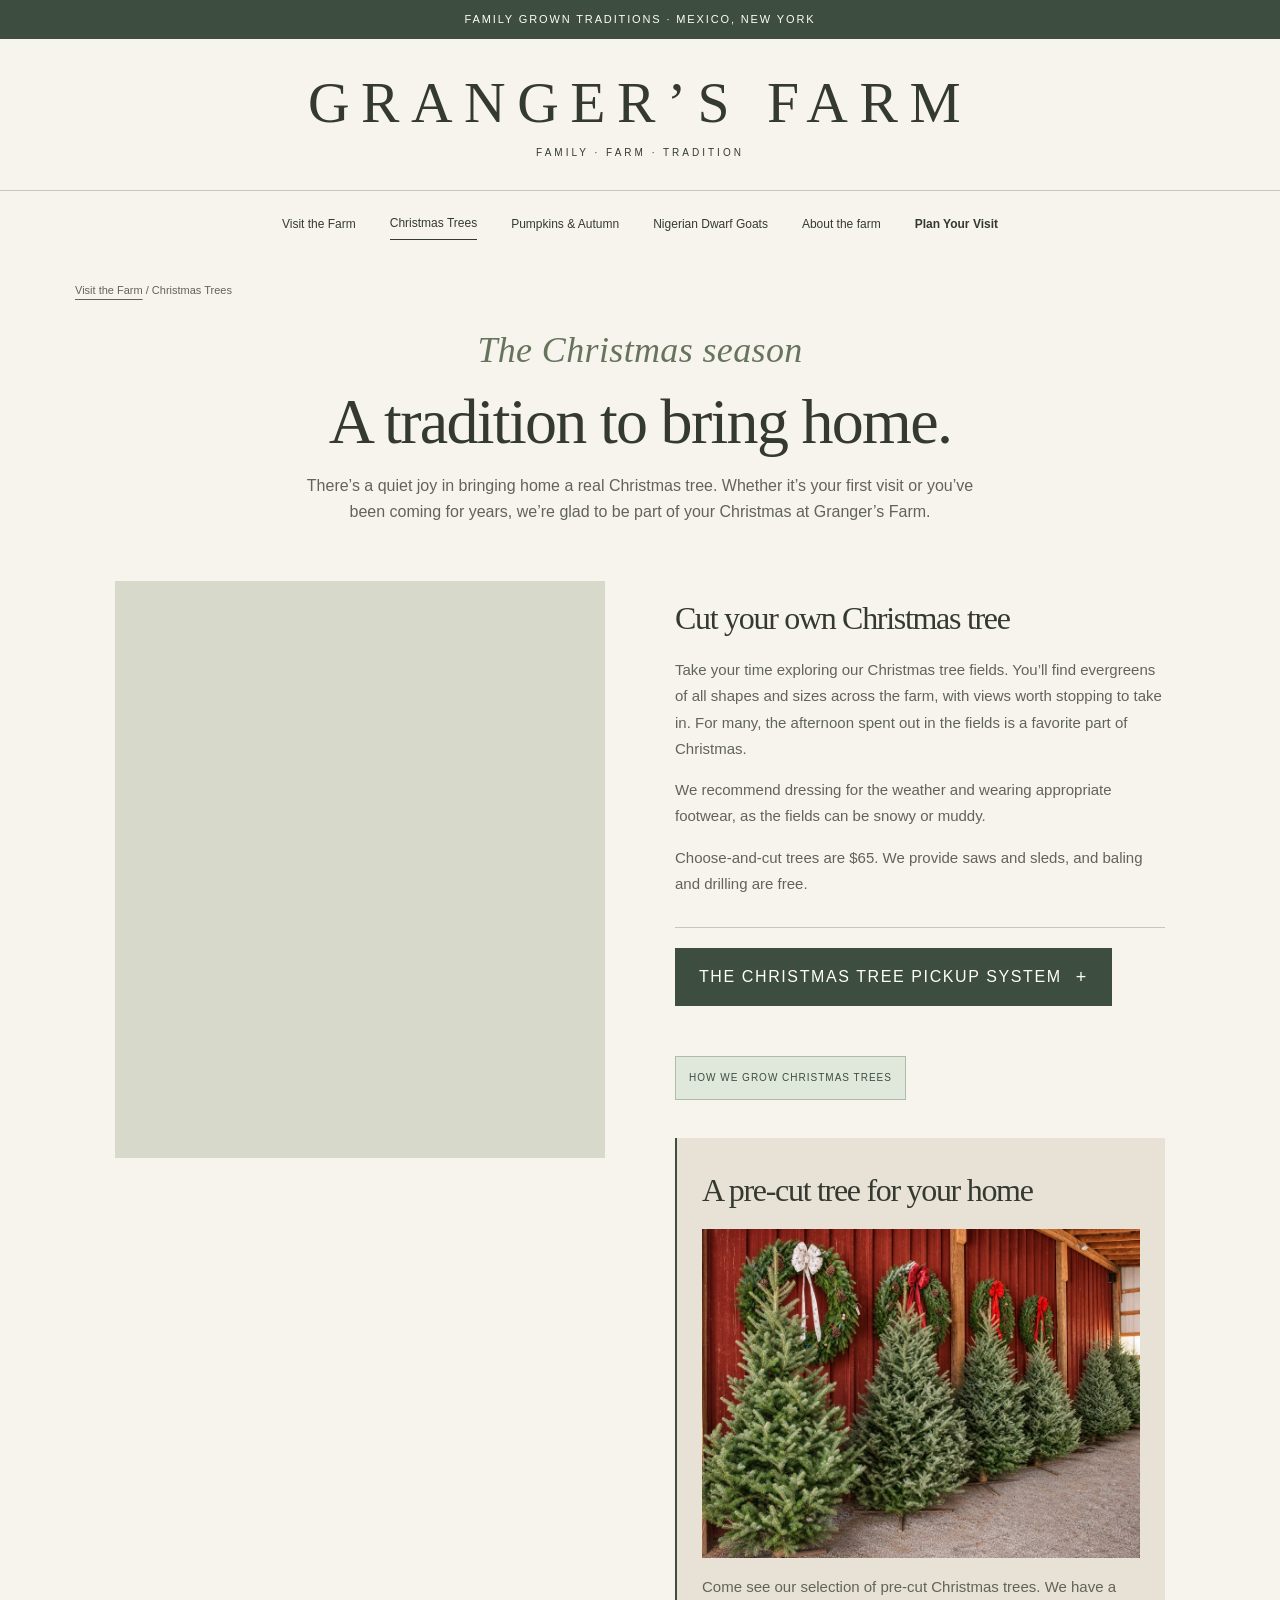
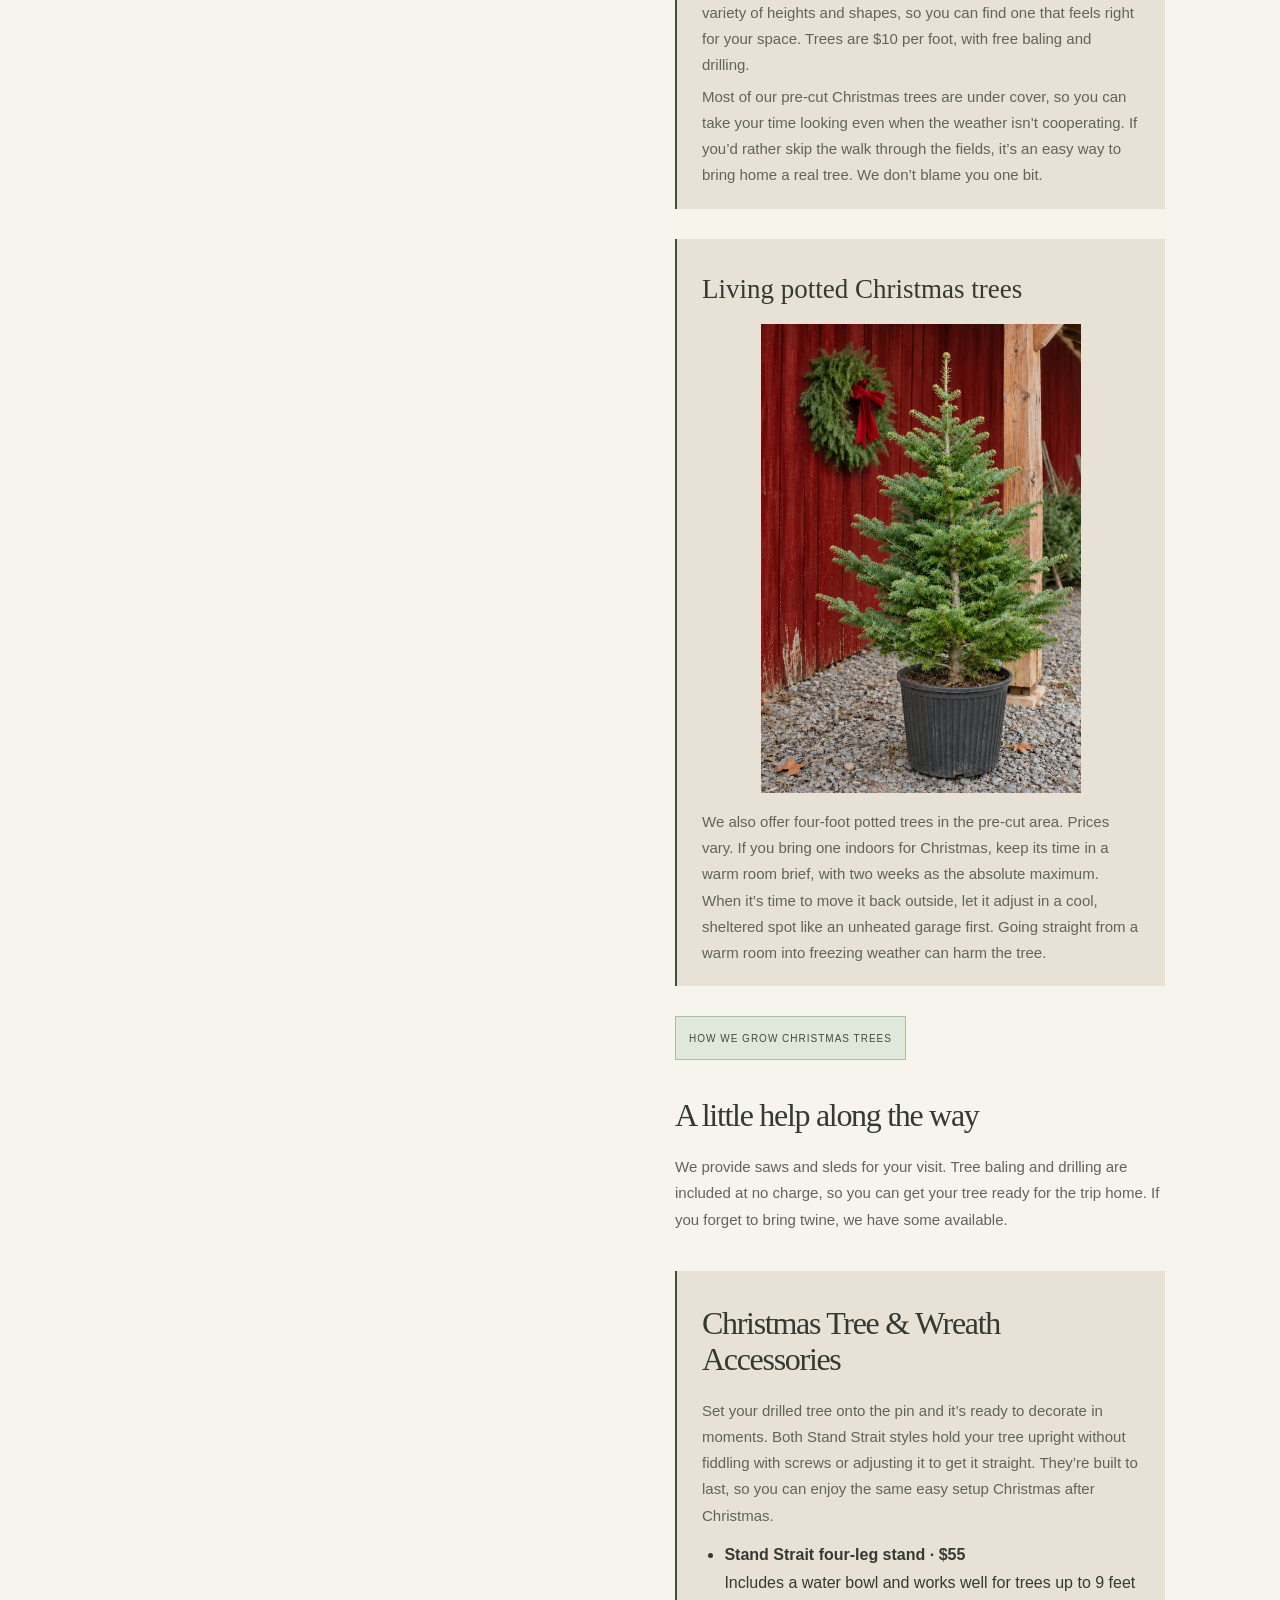
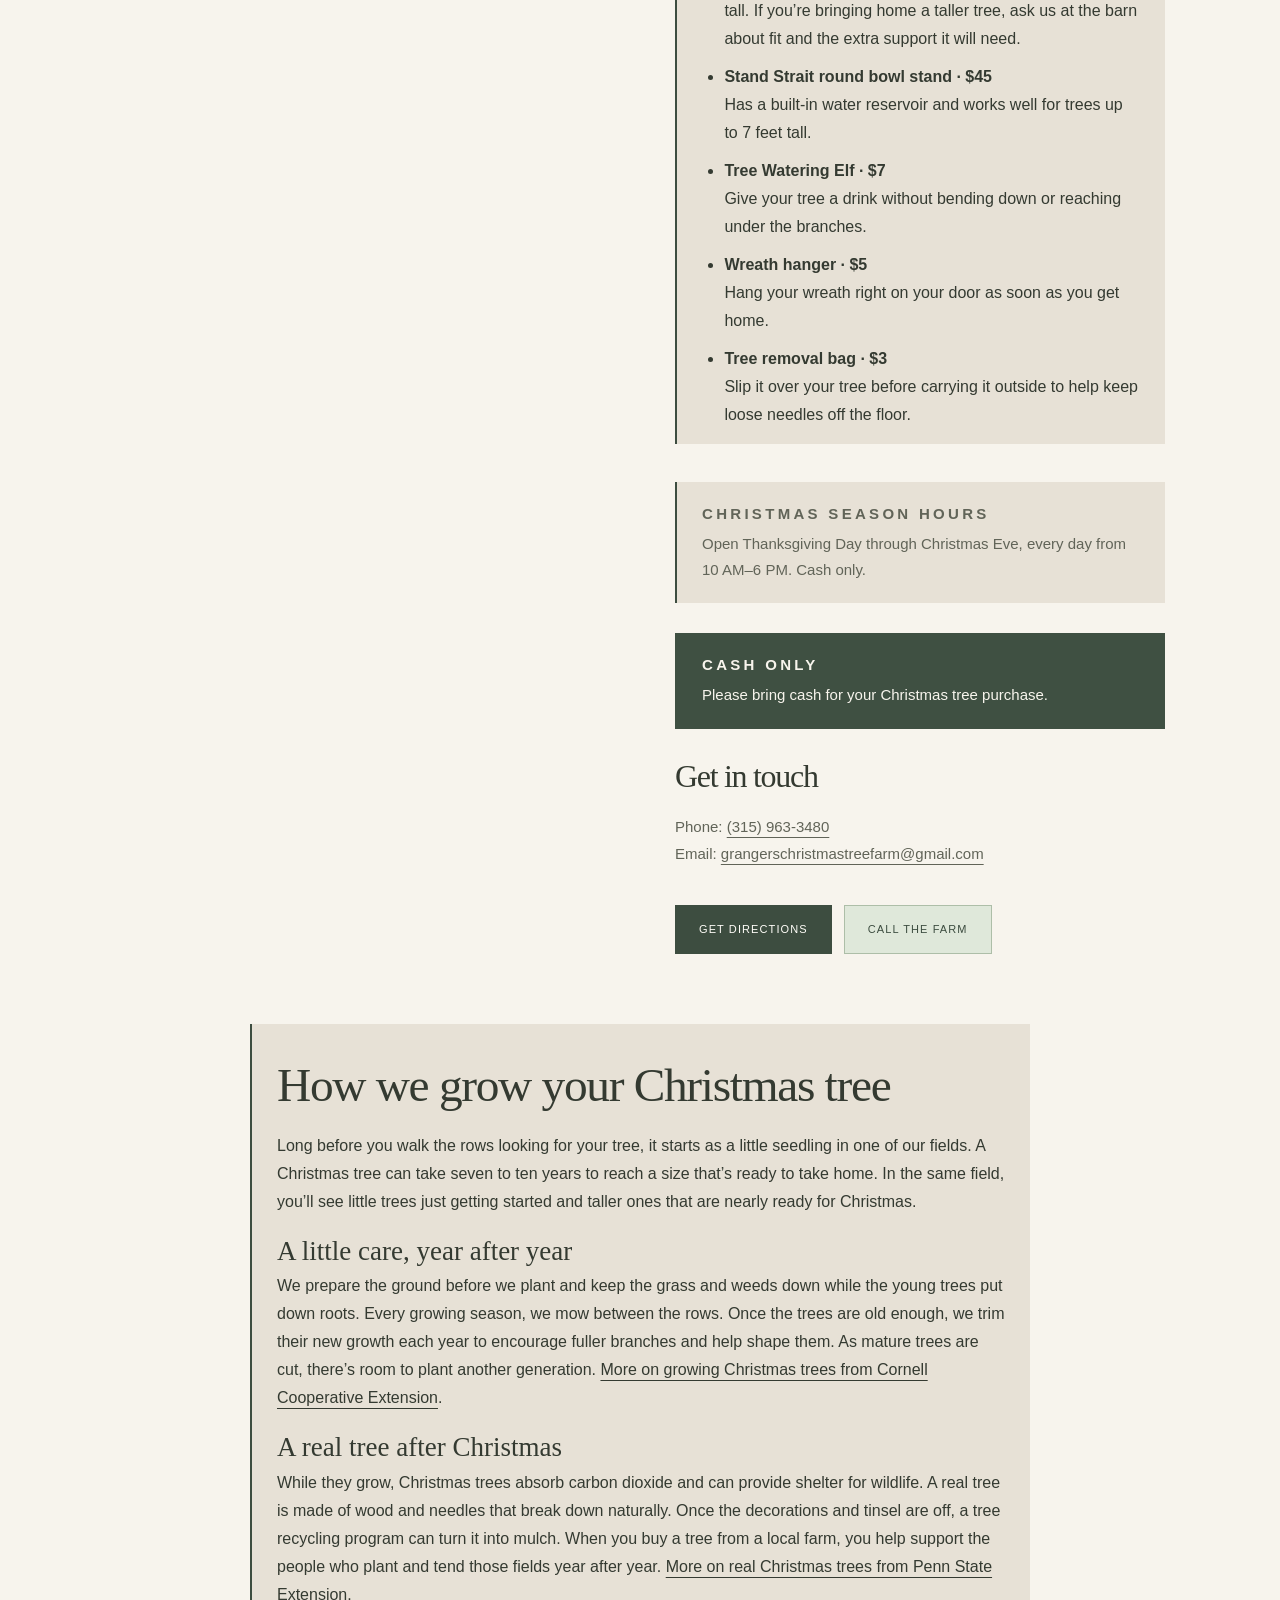
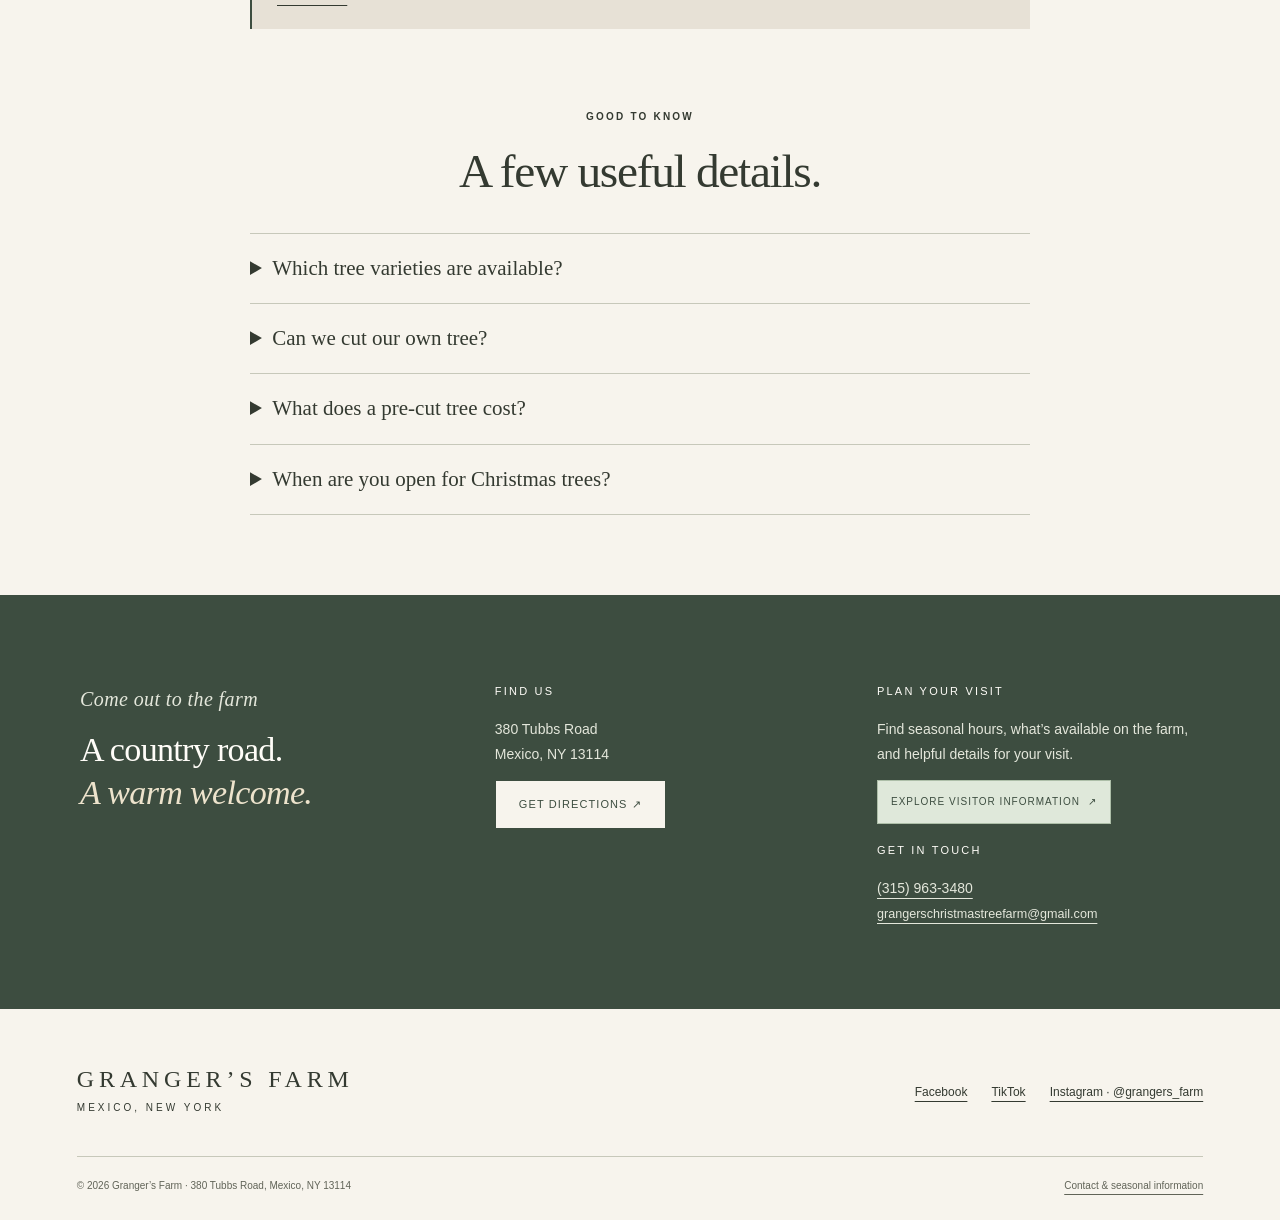
==== commit 8fafcf6f: "Use pale sage for Call the Farm buttons" ====
--- a/christmas-trees/index.html
+++ b/christmas-trees/index.html
@@ -1,4 +1,4 @@
-<!doctype html><html lang="en"><head><meta charset="utf-8"><meta name="viewport" content="width=device-width,initial-scale=1"><title>Christmas Trees in Mexico, NY | Granger’s Farm</title><meta name="description" content="Plan a seasonal Christmas tree visit to Granger’s Farm in Mexico, NY, near Oswego. Contact the farm for current dates, hours and tree offerings."><meta name="robots" content="index,follow"><link rel="canonical" href="https://grangersfarm.com/christmas-trees/"><meta name="theme-color" content="#3d4d40"><meta property="og:type" content="website"><meta property="og:site_name" content="Granger’s Farm"><meta property="og:title" content="Christmas Trees in Mexico, NY | Granger’s Farm"><meta property="og:description" content="Plan a seasonal Christmas tree visit to Granger’s Farm in Mexico, NY, near Oswego. Contact the farm for current dates, hours and tree offerings."><meta property="og:url" content="https://grangersfarm.com/christmas-trees/"><meta property="og:image" content="https://grangersfarm.com/assets/social-card.png"><meta property="og:image:alt" content="Granger’s Farm — Mexico, New York"><meta name="twitter:card" content="summary_large_image"><meta name="twitter:title" content="Christmas Trees in Mexico, NY | Granger’s Farm"><meta name="twitter:description" content="Plan a seasonal Christmas tree visit to Granger’s Farm in Mexico, NY, near Oswego. Contact the farm for current dates, hours and tree offerings."><meta name="twitter:image" content="https://grangersfarm.com/assets/social-card.png"><link rel="icon" href="../assets/favicon.svg" type="image/svg+xml"><link rel="stylesheet" href="../assets/styles.css?v=compact-sage-20261114"><script src="../assets/main.js?v=2531641f0402" defer></script><script type="application/ld+json">{"@context":"https://schema.org","@graph":[{"@type":"LocalBusiness","@id":"https://grangersfarm.com/#farm","name":"Granger’s Farm","alternateName":"Granger’s Christmas Tree Farm","url":"https://grangersfarm.com","telephone":"+13159633480","email":"grangerschristmastreefarm@gmail.com","address":{"@type":"PostalAddress","streetAddress":"380 Tubbs Road","addressLocality":"Mexico","addressRegion":"NY","postalCode":"13114","addressCountry":"US"},"sameAs":["https://www.instagram.com/grangers_farm/","https://www.facebook.com/GrangersChristmasTreeFarm/","https://www.tiktok.com/@grangersfarm"]},{"@type":"BreadcrumbList","itemListElement":[{"@type":"ListItem","position":1,"name":"Visit the Farm","item":"https://grangersfarm.com/"},{"@type":"ListItem","position":2,"name":"Christmas Trees","item":"https://grangersfarm.com/christmas-trees/"}]}]}</script><style>
+<!doctype html><html lang="en"><head><meta charset="utf-8"><meta name="viewport" content="width=device-width,initial-scale=1"><title>Christmas Trees in Mexico, NY | Granger’s Farm</title><meta name="description" content="Plan a seasonal Christmas tree visit to Granger’s Farm in Mexico, NY, near Oswego. Contact the farm for current dates, hours and tree offerings."><meta name="robots" content="index,follow"><link rel="canonical" href="https://grangersfarm.com/christmas-trees/"><meta name="theme-color" content="#3d4d40"><meta property="og:type" content="website"><meta property="og:site_name" content="Granger’s Farm"><meta property="og:title" content="Christmas Trees in Mexico, NY | Granger’s Farm"><meta property="og:description" content="Plan a seasonal Christmas tree visit to Granger’s Farm in Mexico, NY, near Oswego. Contact the farm for current dates, hours and tree offerings."><meta property="og:url" content="https://grangersfarm.com/christmas-trees/"><meta property="og:image" content="https://grangersfarm.com/assets/social-card.png"><meta property="og:image:alt" content="Granger’s Farm — Mexico, New York"><meta name="twitter:card" content="summary_large_image"><meta name="twitter:title" content="Christmas Trees in Mexico, NY | Granger’s Farm"><meta name="twitter:description" content="Plan a seasonal Christmas tree visit to Granger’s Farm in Mexico, NY, near Oswego. Contact the farm for current dates, hours and tree offerings."><meta name="twitter:image" content="https://grangersfarm.com/assets/social-card.png"><link rel="icon" href="../assets/favicon.svg" type="image/svg+xml"><link rel="stylesheet" href="../assets/styles.css?v=call-farm-sage-20261114"><script src="../assets/main.js?v=2531641f0402" defer></script><script type="application/ld+json">{"@context":"https://schema.org","@graph":[{"@type":"LocalBusiness","@id":"https://grangersfarm.com/#farm","name":"Granger’s Farm","alternateName":"Granger’s Christmas Tree Farm","url":"https://grangersfarm.com","telephone":"+13159633480","email":"grangerschristmastreefarm@gmail.com","address":{"@type":"PostalAddress","streetAddress":"380 Tubbs Road","addressLocality":"Mexico","addressRegion":"NY","postalCode":"13114","addressCountry":"US"},"sameAs":["https://www.instagram.com/grangers_farm/","https://www.facebook.com/GrangersChristmasTreeFarm/","https://www.tiktok.com/@grangersfarm"]},{"@type":"BreadcrumbList","itemListElement":[{"@type":"ListItem","position":1,"name":"Visit the Farm","item":"https://grangersfarm.com/"},{"@type":"ListItem","position":2,"name":"Christmas Trees","item":"https://grangersfarm.com/christmas-trees/"}]}]}</script><style>
 .pickup-details{margin:30px 0}
 .pickup-details summary.button{display:inline-flex;align-items:center;gap:14px;max-width:100%;list-style:none;font:600 12px/1.4 var(--sans)}
 .pickup-details summary::-webkit-details-marker{display:none}
@@ -31,7 +31,7 @@
   <li><strong>Tree removal bag · $3</strong><br>Slip it over your tree before carrying it outside to help keep loose needles off the floor.</li>
 </ul>
 </section>
-<aside class="hours-box"><p class="eyebrow">Christmas Season Hours</p><p>Open Thanksgiving Day through Christmas Eve, every day from 10 AM–6 PM. Cash only.</p></aside><aside class="hours-box" role="note" aria-label="Payment information"><p class="eyebrow">Cash only</p><p>Please bring cash for your Christmas tree purchase.</p></aside><section aria-label="Contact the farm"><h2>Get in touch</h2><p>Phone: <a href="tel:+13159633480">(315) 963-3480</a><br>Email: <a href="mailto:grangerschristmastreefarm@gmail.com" style="overflow-wrap:anywhere">grangerschristmastreefarm@gmail.com</a></p></section><div class="actions"><a class="button" href="https://www.google.com/maps/dir/?api=1&destination=380%20Tubbs%20Road%2C%20Mexico%2C%20NY%2013114">Get directions</a><a class="button outline" href="tel:+13159633480">Call the farm</a></div></div></div><section class="hours-box" id="growing-christmas-trees" aria-labelledby="growing-christmas-trees-heading" style="width:calc(100% - 50px);max-width:780px;margin:45px auto">
+<aside class="hours-box"><p class="eyebrow">Christmas Season Hours</p><p>Open Thanksgiving Day through Christmas Eve, every day from 10 AM–6 PM. Cash only.</p></aside><aside class="hours-box" role="note" aria-label="Payment information"><p class="eyebrow">Cash only</p><p>Please bring cash for your Christmas tree purchase.</p></aside><section aria-label="Contact the farm"><h2>Get in touch</h2><p>Phone: <a href="tel:+13159633480">(315) 963-3480</a><br>Email: <a href="mailto:grangerschristmastreefarm@gmail.com" style="overflow-wrap:anywhere">grangerschristmastreefarm@gmail.com</a></p></section><div class="actions"><a class="button" href="https://www.google.com/maps/dir/?api=1&destination=380%20Tubbs%20Road%2C%20Mexico%2C%20NY%2013114">Get directions</a><a class="button call-farm" href="tel:+13159633480">Call the farm</a></div></div></div><section class="hours-box" id="growing-christmas-trees" aria-labelledby="growing-christmas-trees-heading" style="width:calc(100% - 50px);max-width:780px;margin:45px auto">
 <h2 id="growing-christmas-trees-heading">How we grow your Christmas tree</h2>
 <p>Long before you walk the rows looking for your tree, it starts as a little seedling in one of our fields. A Christmas tree can take seven to ten years to reach a size that’s ready to take home. In the same field, you’ll see little trees just getting started and taller ones that are nearly ready for Christmas.</p>
 <h3 style="margin:20px 0 6px">A little care, year after year</h3>
--- a/assets/styles.css
+++ b/assets/styles.css
@@ -46,5 +46,5 @@
 }
 .button.button-compact{display:inline-flex;align-items:center;gap:8px;min-height:44px;padding:8px 13px;font-size:10px}
 .season-note .button-compact{justify-self:start}
-.button.button-compact,.visit-band .button.button-compact{background:#dfe8da;border-color:#adbea8;color:var(--green)}
-.button.button-compact:hover,.visit-band .button.button-compact:hover{background:#d1dfcb;color:var(--green)}
+.button.button-compact,.visit-band .button.button-compact,.button.call-farm,.mobile-contact a[href^="tel:"]{background:#dfe8da;border-color:#adbea8;color:var(--green)}
+.button.button-compact:hover,.visit-band .button.button-compact:hover,.button.call-farm:hover,.mobile-contact a[href^="tel:"]:hover{background:#d1dfcb;color:var(--green)}
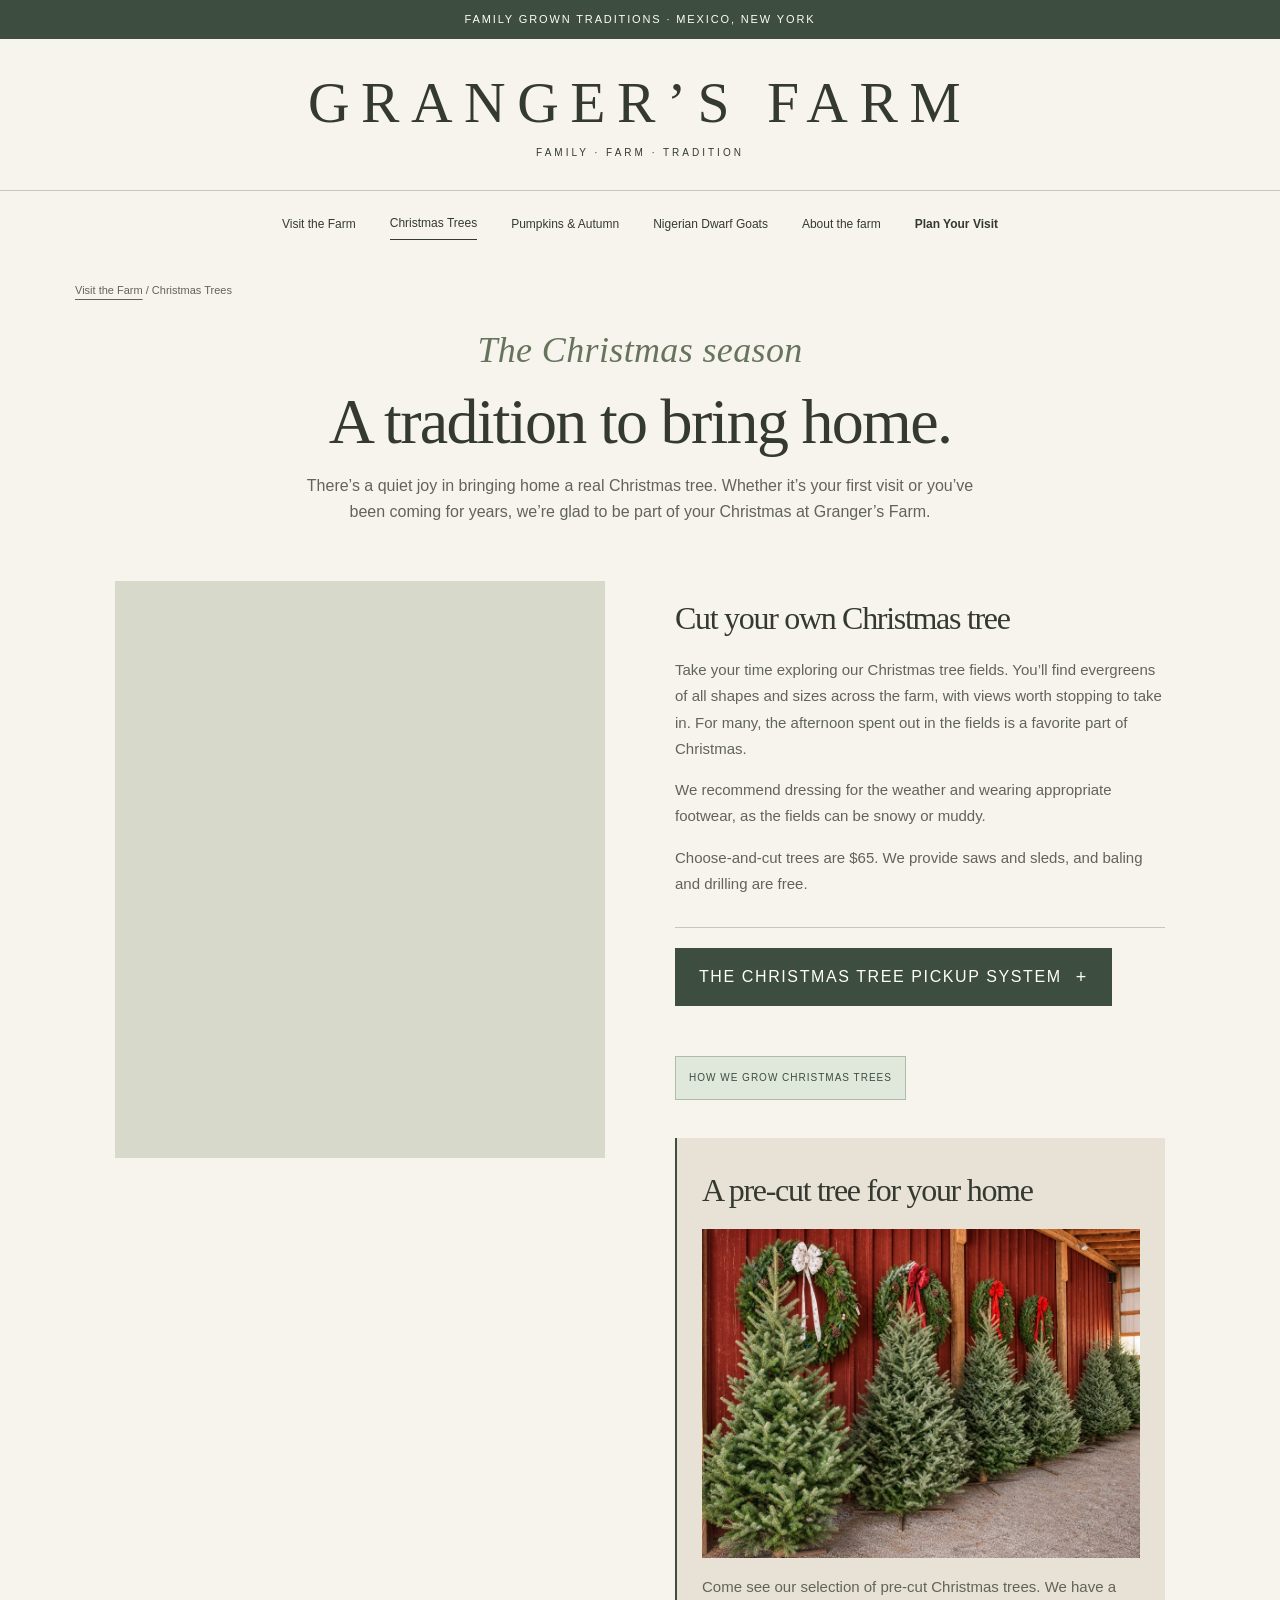
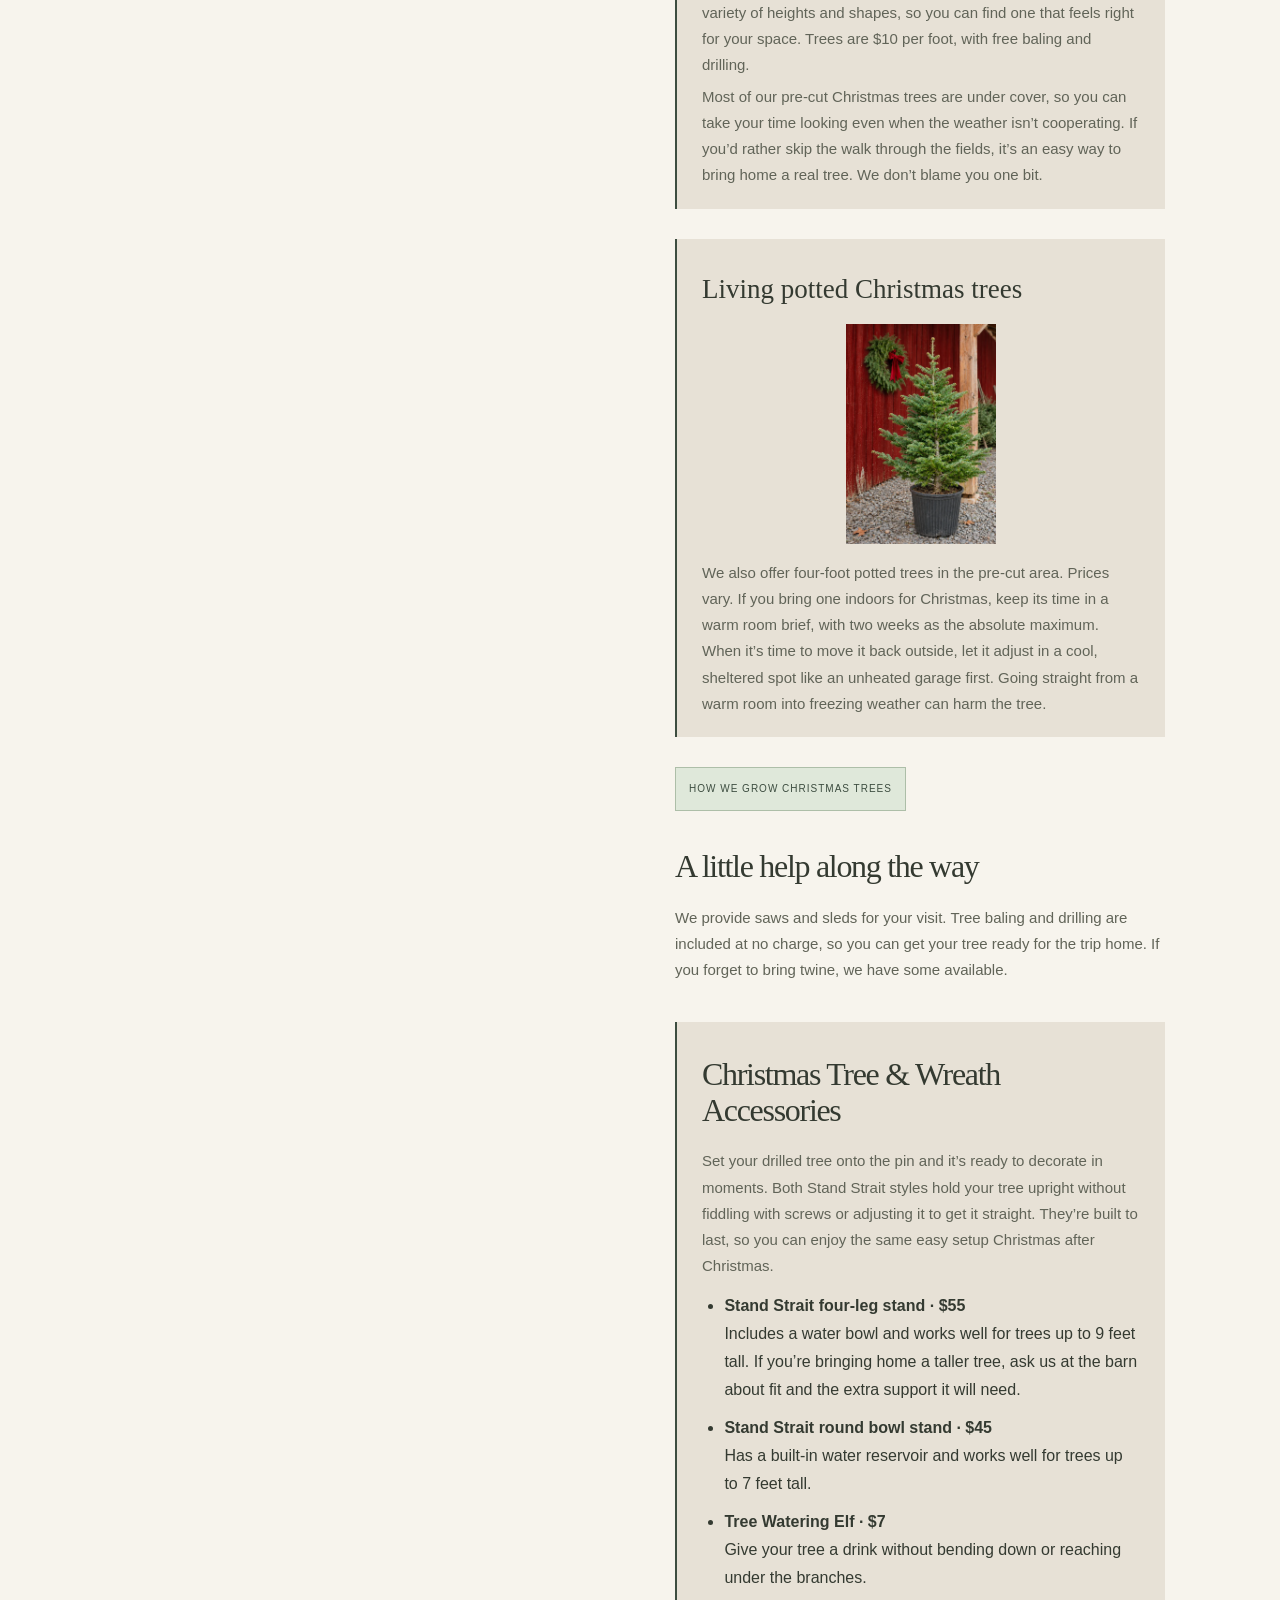
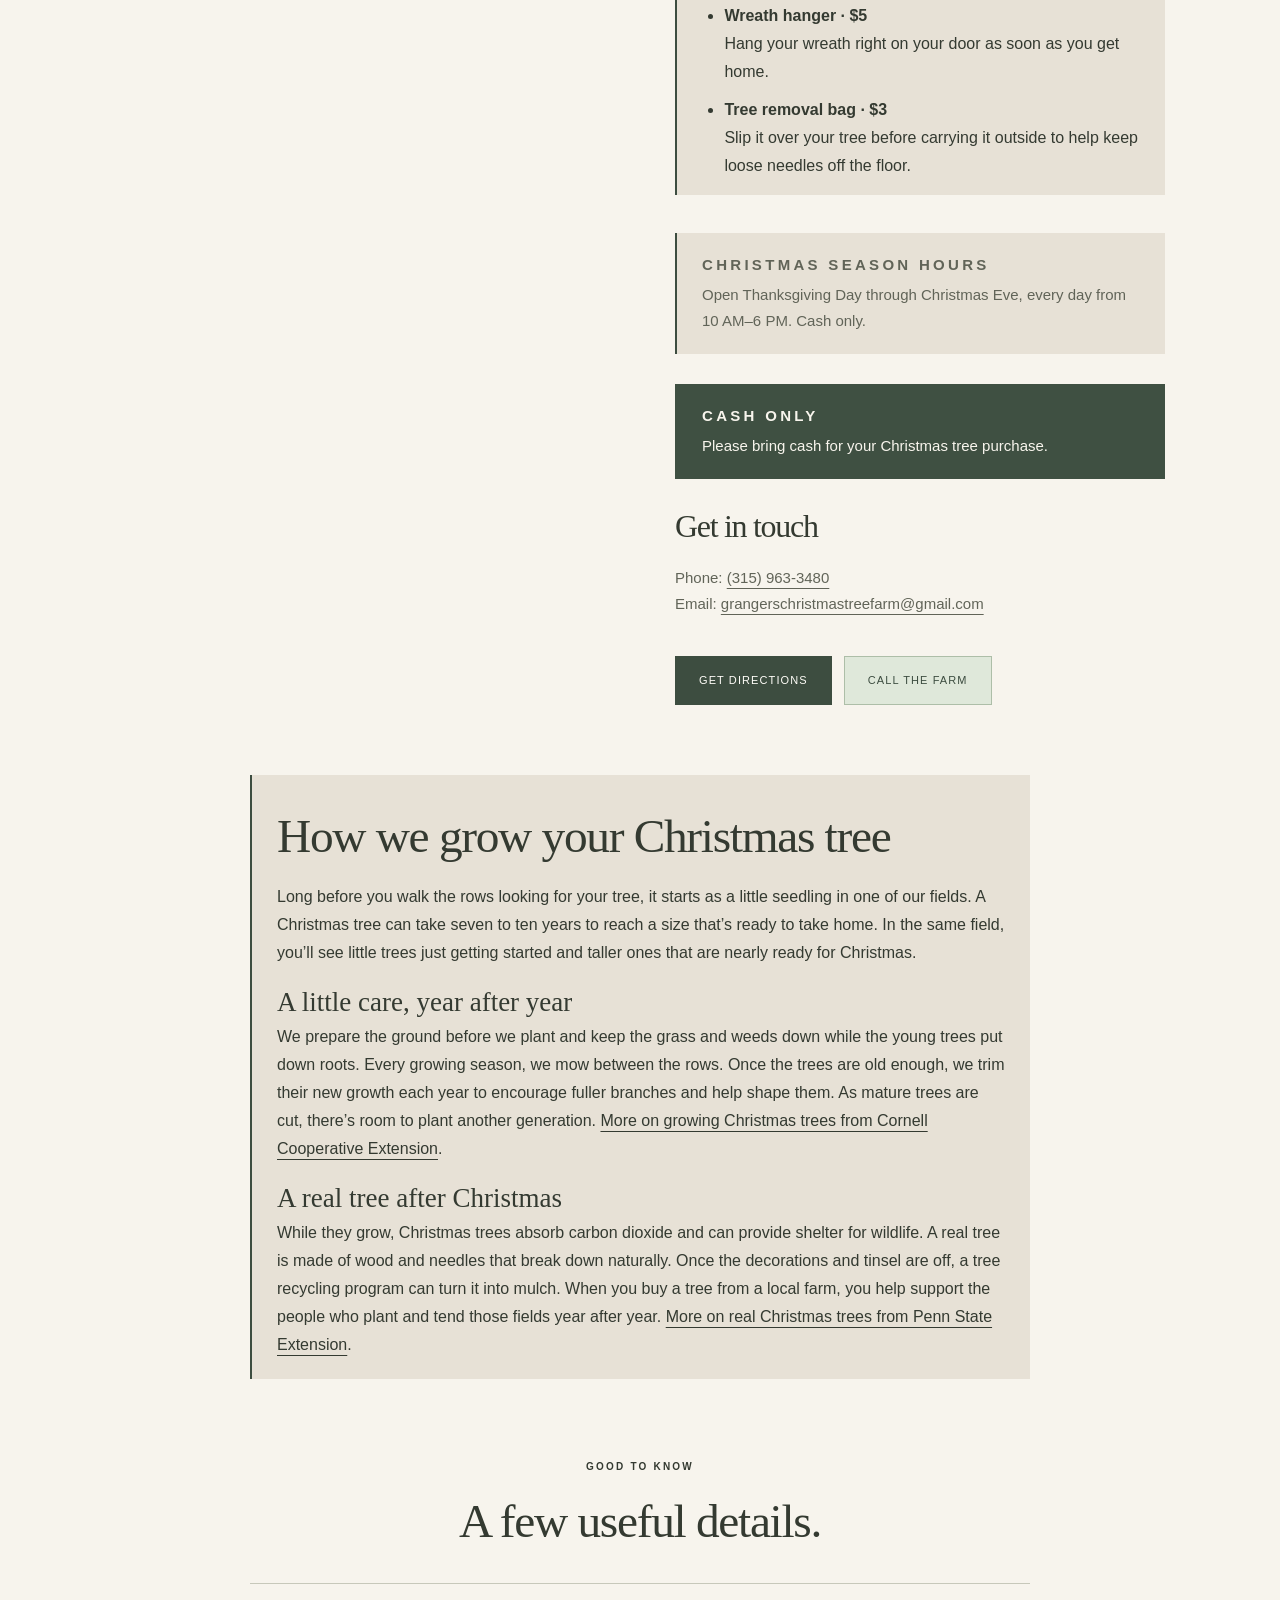
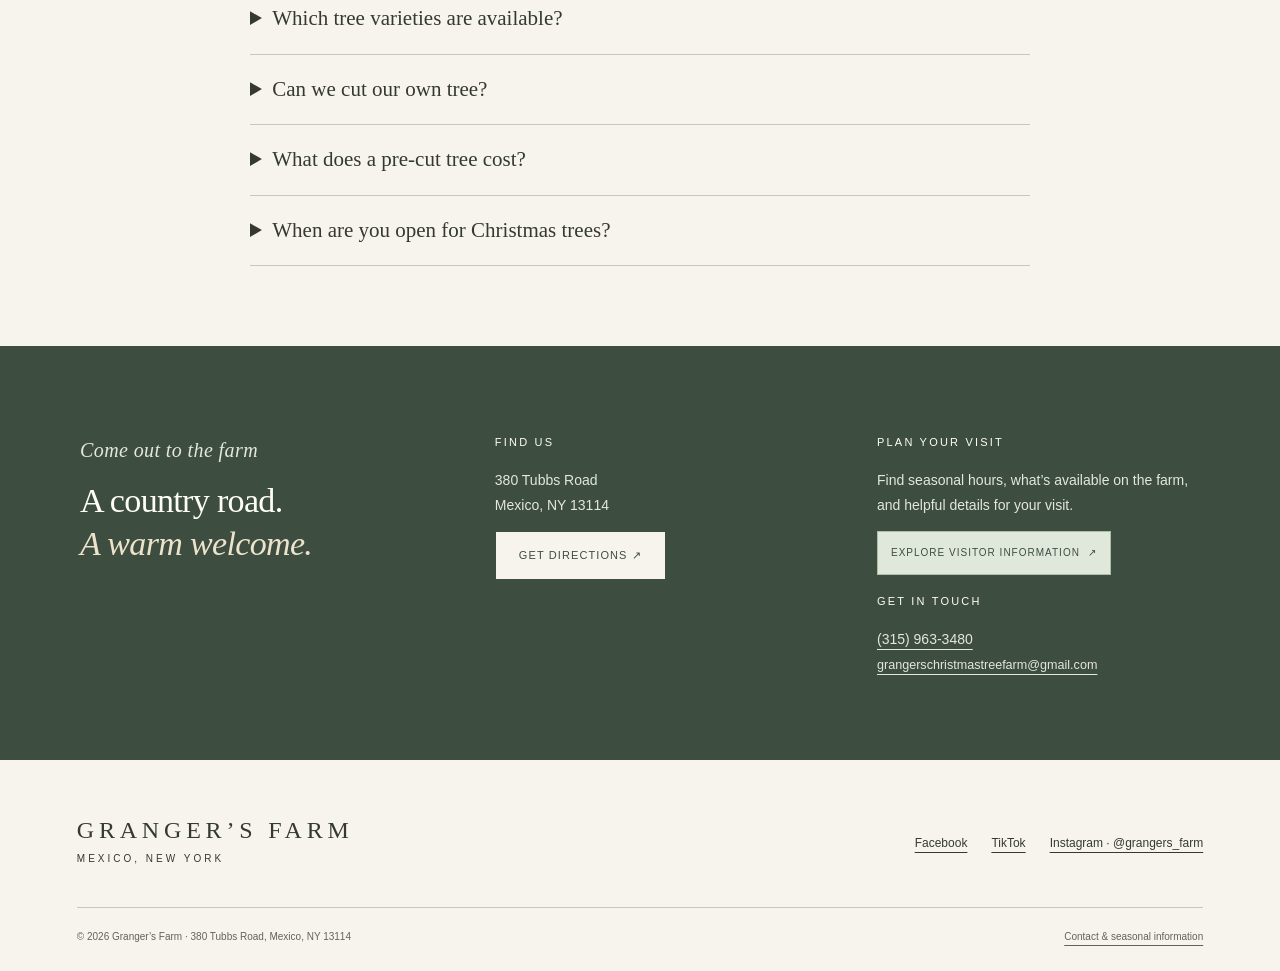
==== commit 1d04d3bd: "Reduce the potted tree photo to a small inset" ====
--- a/christmas-trees/index.html
+++ b/christmas-trees/index.html
@@ -18,7 +18,7 @@
 </div>
 </details>
 <p><a class="button button-compact" href="#growing-christmas-trees">How we grow Christmas trees</a></p></section><section id="pre-cut-trees" aria-labelledby="pre-cut-trees-heading"><div class="hours-box"><h2 id="pre-cut-trees-heading">A pre-cut tree for your home</h2><figure style="margin:16px 0"><img src="/assets/precut-trees-red-barn.webp" width="960" height="720" loading="lazy" decoding="async" style="display:block;width:100%;height:auto" alt="Pre-cut Christmas trees lined up under cover beside the red barn, beneath holiday wreaths"></figure><p>Come see our selection of pre-cut Christmas trees. We have a variety of heights and shapes, so you can find one that feels right for your space. Trees are $10 per foot, with free baling and drilling.</p><p>Most of our pre-cut Christmas trees are under cover, so you can take your time looking even when the weather isn’t cooperating. If you’d rather skip the walk through the fields, it’s an easy way to bring home a real tree. We don’t blame you one bit.</p></div><aside class="hours-box" aria-labelledby="potted-tree-heading"><h3 id="potted-tree-heading">Living potted Christmas trees</h3>
-<figure style="max-width:320px;margin:16px auto"><img src="/assets/living-potted-christmas-tree.webp" width="640" height="938" loading="lazy" decoding="async" style="display:block;width:100%;height:auto" alt="Illustration of a living potted fir beside a red barn and a Christmas wreath"></figure>
+<figure style="max-width:150px;margin:16px auto"><img src="/assets/living-potted-christmas-tree.webp" width="640" height="938" loading="lazy" decoding="async" style="display:block;width:100%;height:auto" alt="Illustration of a living potted fir beside a red barn and a Christmas wreath"></figure>
 <p>We also offer four-foot potted trees in the pre-cut area. Prices vary. If you bring one indoors for Christmas, keep its time in a warm room brief, with two weeks as the absolute maximum. When it’s time to move it back outside, let it adjust in a cool, sheltered spot like an unheated garage first. Going straight from a warm room into freezing weather can harm the tree.</p></aside><p><a class="button button-compact" href="#growing-christmas-trees">How we grow Christmas trees</a></p></section><section><h2>A little help along the way</h2><p>We provide saws and sleds for your visit. Tree baling and drilling are included at no charge, so you can get your tree ready for the trip home. If you forget to bring twine, we have some available.</p></section>
 <section class="hours-box" id="christmas-tree-accessories" aria-labelledby="christmas-tree-accessories-heading">
 <h2 id="christmas-tree-accessories-heading">Christmas Tree &amp; Wreath Accessories</h2>
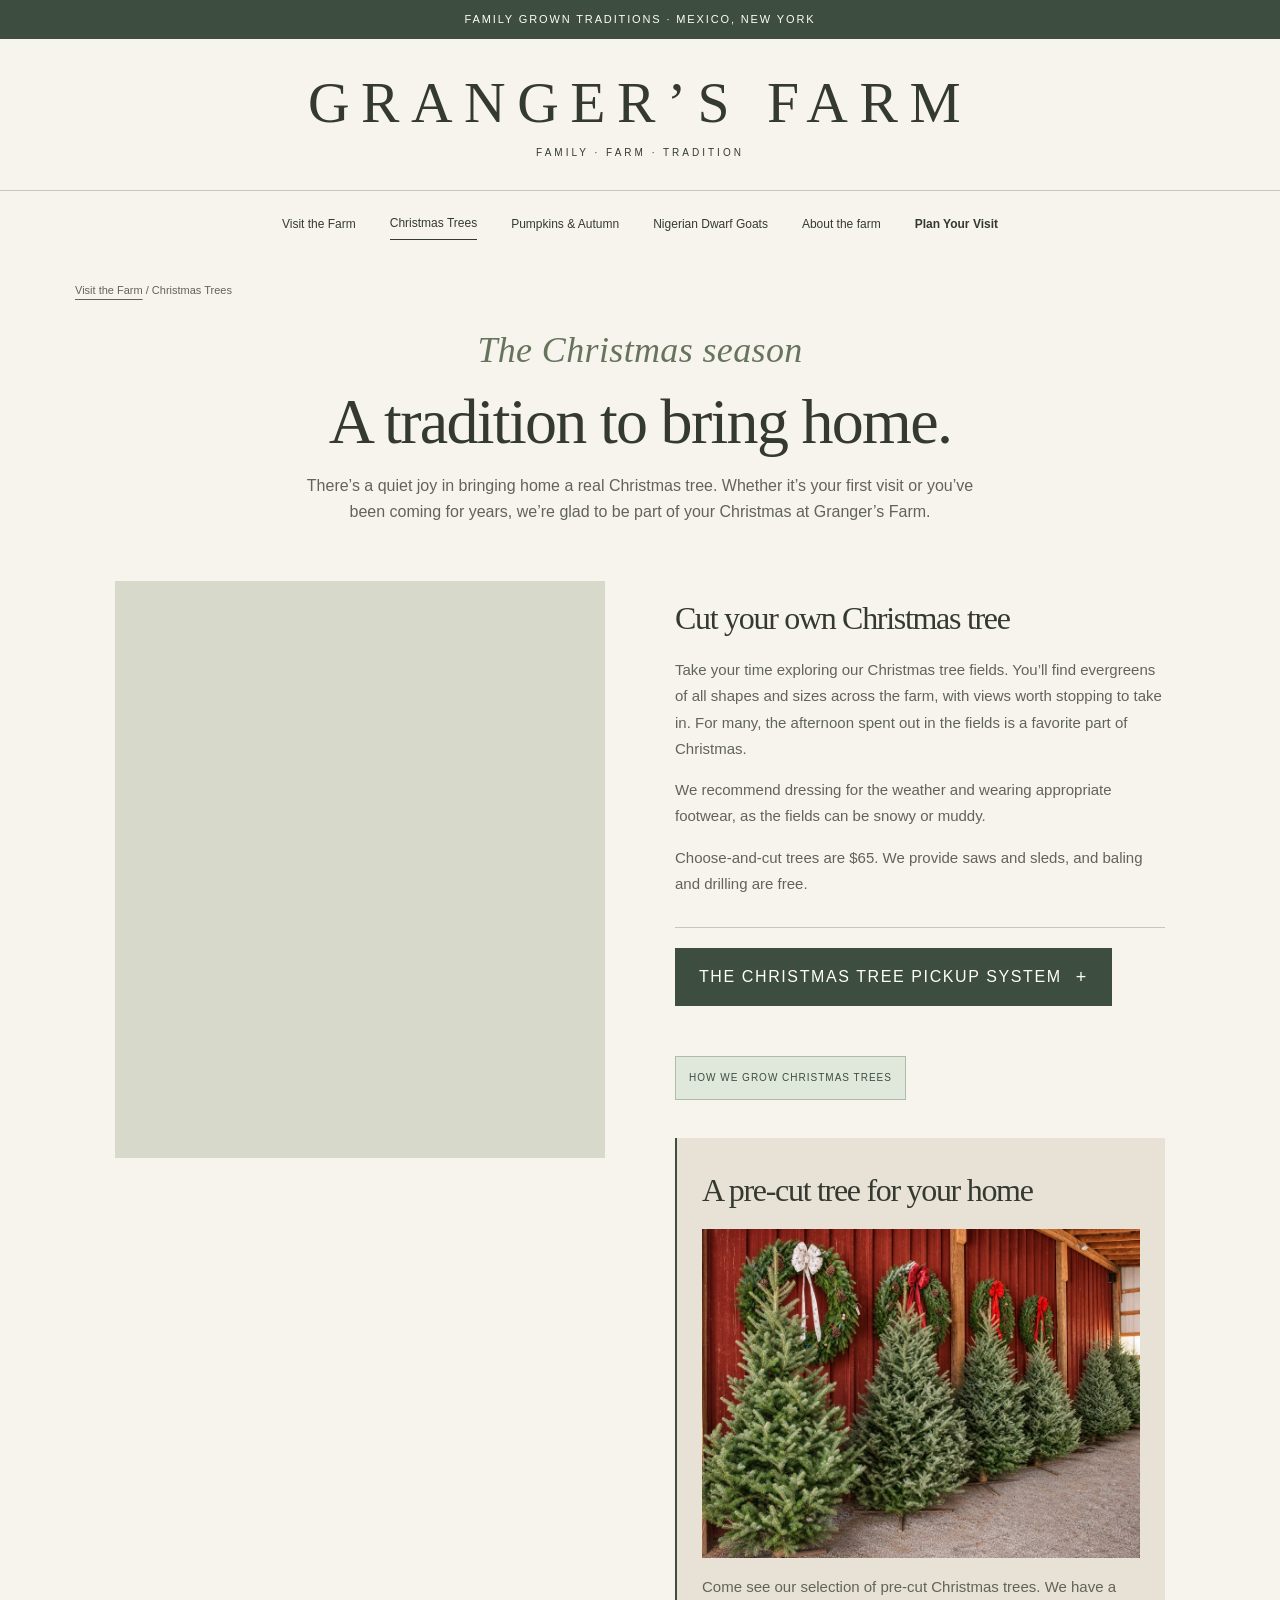
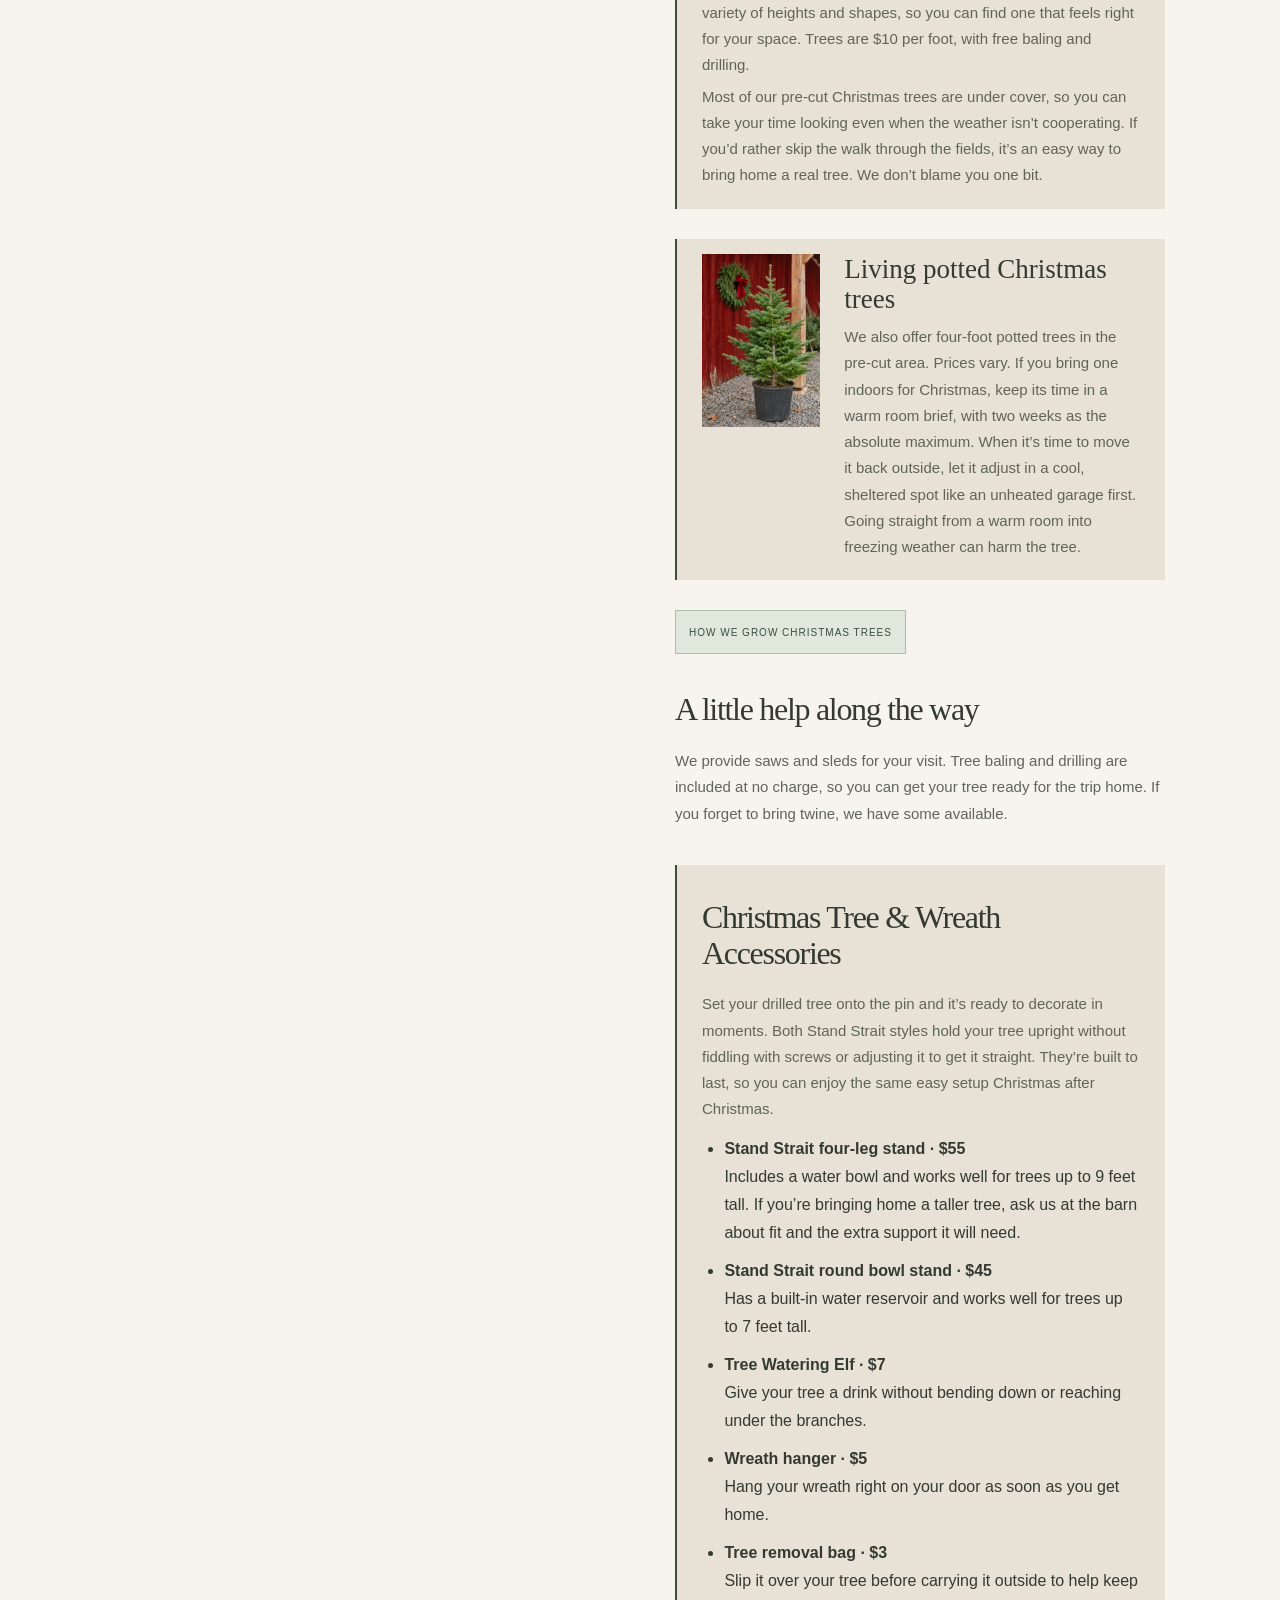
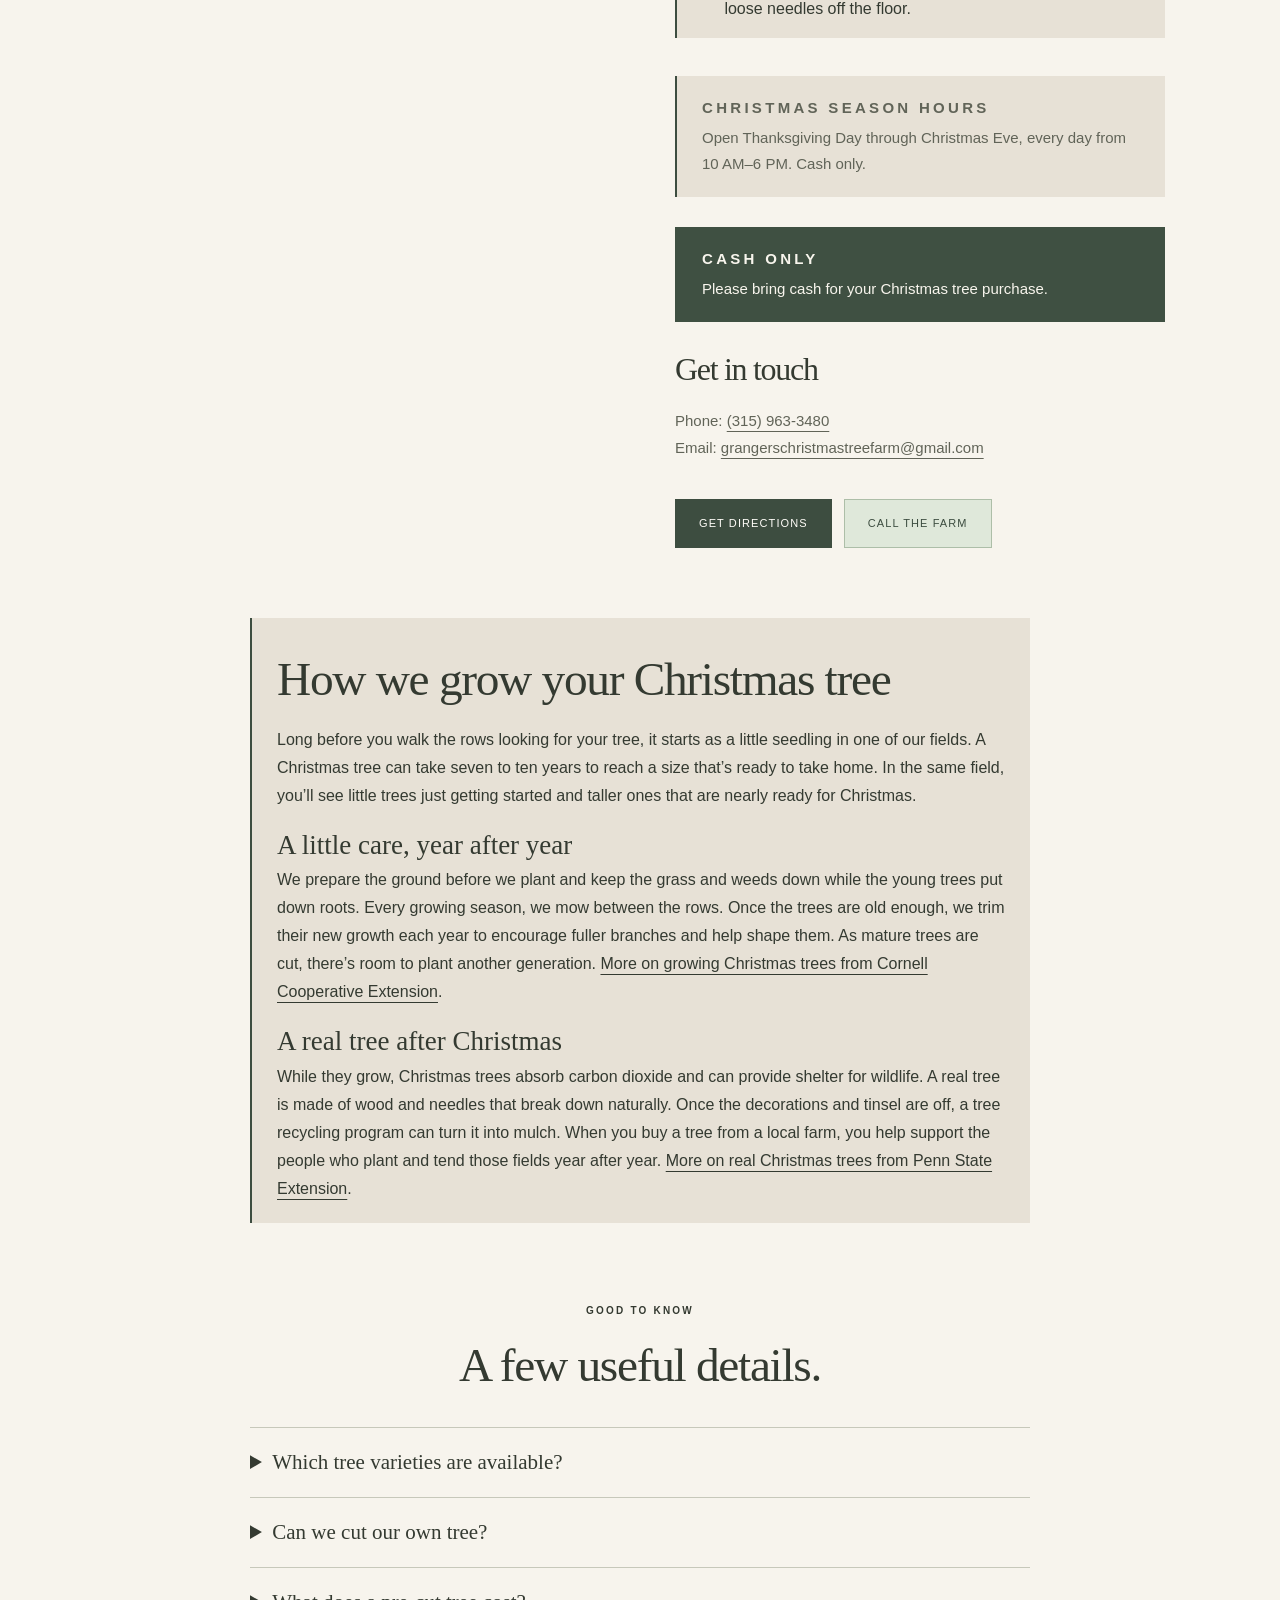
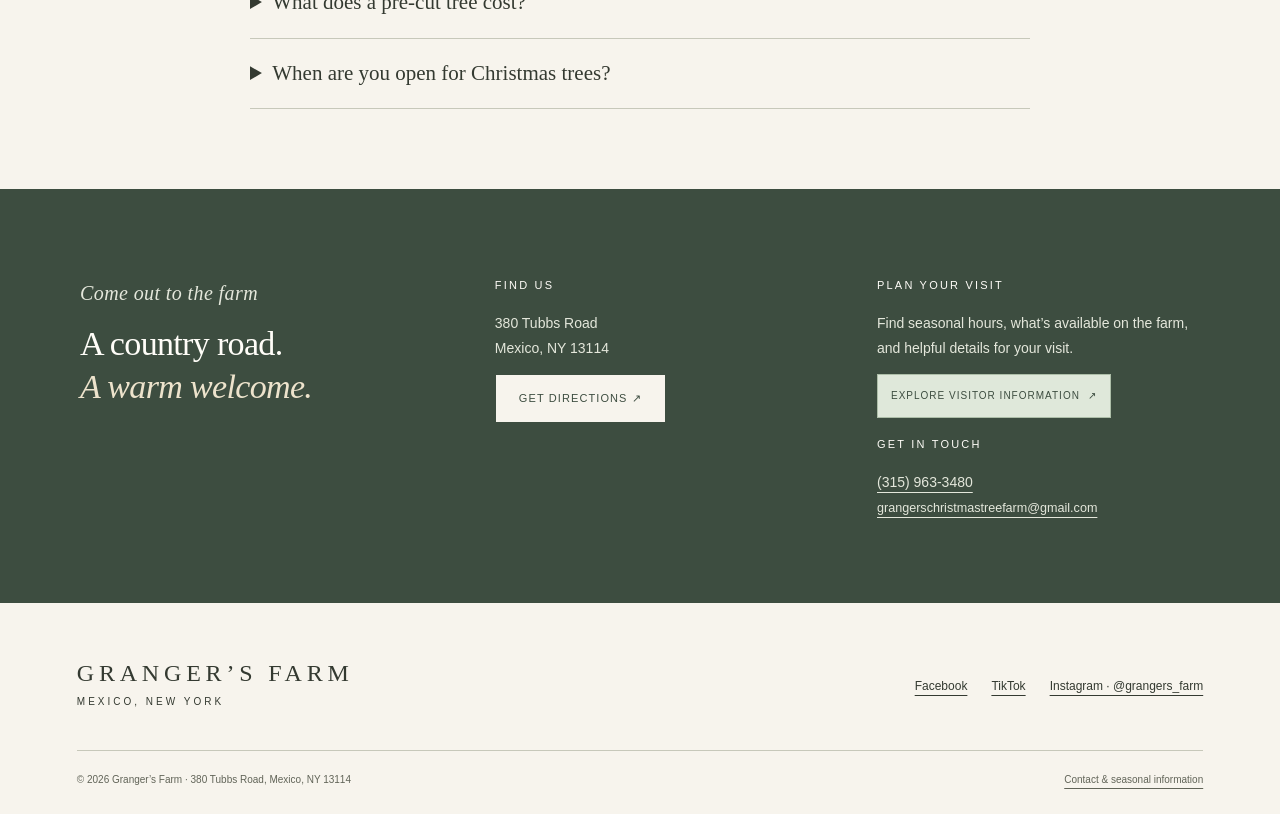
==== commit 5131a87e: "Align the footer location and put the potted tree beside its description" ====
--- a/christmas-trees/index.html
+++ b/christmas-trees/index.html
@@ -1,4 +1,4 @@
-<!doctype html><html lang="en"><head><meta charset="utf-8"><meta name="viewport" content="width=device-width,initial-scale=1"><title>Christmas Trees in Mexico, NY | Granger’s Farm</title><meta name="description" content="Plan a seasonal Christmas tree visit to Granger’s Farm in Mexico, NY, near Oswego. Contact the farm for current dates, hours and tree offerings."><meta name="robots" content="index,follow"><link rel="canonical" href="https://grangersfarm.com/christmas-trees/"><meta name="theme-color" content="#3d4d40"><meta property="og:type" content="website"><meta property="og:site_name" content="Granger’s Farm"><meta property="og:title" content="Christmas Trees in Mexico, NY | Granger’s Farm"><meta property="og:description" content="Plan a seasonal Christmas tree visit to Granger’s Farm in Mexico, NY, near Oswego. Contact the farm for current dates, hours and tree offerings."><meta property="og:url" content="https://grangersfarm.com/christmas-trees/"><meta property="og:image" content="https://grangersfarm.com/assets/social-card.png"><meta property="og:image:alt" content="Granger’s Farm — Mexico, New York"><meta name="twitter:card" content="summary_large_image"><meta name="twitter:title" content="Christmas Trees in Mexico, NY | Granger’s Farm"><meta name="twitter:description" content="Plan a seasonal Christmas tree visit to Granger’s Farm in Mexico, NY, near Oswego. Contact the farm for current dates, hours and tree offerings."><meta name="twitter:image" content="https://grangersfarm.com/assets/social-card.png"><link rel="icon" href="../assets/favicon.svg" type="image/svg+xml"><link rel="stylesheet" href="../assets/styles.css?v=call-farm-sage-20261114"><script src="../assets/main.js?v=2531641f0402" defer></script><script type="application/ld+json">{"@context":"https://schema.org","@graph":[{"@type":"LocalBusiness","@id":"https://grangersfarm.com/#farm","name":"Granger’s Farm","alternateName":"Granger’s Christmas Tree Farm","url":"https://grangersfarm.com","telephone":"+13159633480","email":"grangerschristmastreefarm@gmail.com","address":{"@type":"PostalAddress","streetAddress":"380 Tubbs Road","addressLocality":"Mexico","addressRegion":"NY","postalCode":"13114","addressCountry":"US"},"sameAs":["https://www.instagram.com/grangers_farm/","https://www.facebook.com/GrangersChristmasTreeFarm/","https://www.tiktok.com/@grangersfarm"]},{"@type":"BreadcrumbList","itemListElement":[{"@type":"ListItem","position":1,"name":"Visit the Farm","item":"https://grangersfarm.com/"},{"@type":"ListItem","position":2,"name":"Christmas Trees","item":"https://grangersfarm.com/christmas-trees/"}]}]}</script><style>
+<!doctype html><html lang="en"><head><meta charset="utf-8"><meta name="viewport" content="width=device-width,initial-scale=1"><title>Christmas Trees in Mexico, NY | Granger’s Farm</title><meta name="description" content="Plan a seasonal Christmas tree visit to Granger’s Farm in Mexico, NY, near Oswego. Contact the farm for current dates, hours and tree offerings."><meta name="robots" content="index,follow"><link rel="canonical" href="https://grangersfarm.com/christmas-trees/"><meta name="theme-color" content="#3d4d40"><meta property="og:type" content="website"><meta property="og:site_name" content="Granger’s Farm"><meta property="og:title" content="Christmas Trees in Mexico, NY | Granger’s Farm"><meta property="og:description" content="Plan a seasonal Christmas tree visit to Granger’s Farm in Mexico, NY, near Oswego. Contact the farm for current dates, hours and tree offerings."><meta property="og:url" content="https://grangersfarm.com/christmas-trees/"><meta property="og:image" content="https://grangersfarm.com/assets/social-card.png"><meta property="og:image:alt" content="Granger’s Farm — Mexico, New York"><meta name="twitter:card" content="summary_large_image"><meta name="twitter:title" content="Christmas Trees in Mexico, NY | Granger’s Farm"><meta name="twitter:description" content="Plan a seasonal Christmas tree visit to Granger’s Farm in Mexico, NY, near Oswego. Contact the farm for current dates, hours and tree offerings."><meta name="twitter:image" content="https://grangersfarm.com/assets/social-card.png"><link rel="icon" href="../assets/favicon.svg" type="image/svg+xml"><link rel="stylesheet" href="../assets/styles.css?v=footer-potted-layout-20261114"><script src="../assets/main.js?v=2531641f0402" defer></script><script type="application/ld+json">{"@context":"https://schema.org","@graph":[{"@type":"LocalBusiness","@id":"https://grangersfarm.com/#farm","name":"Granger’s Farm","alternateName":"Granger’s Christmas Tree Farm","url":"https://grangersfarm.com","telephone":"+13159633480","email":"grangerschristmastreefarm@gmail.com","address":{"@type":"PostalAddress","streetAddress":"380 Tubbs Road","addressLocality":"Mexico","addressRegion":"NY","postalCode":"13114","addressCountry":"US"},"sameAs":["https://www.instagram.com/grangers_farm/","https://www.facebook.com/GrangersChristmasTreeFarm/","https://www.tiktok.com/@grangersfarm"]},{"@type":"BreadcrumbList","itemListElement":[{"@type":"ListItem","position":1,"name":"Visit the Farm","item":"https://grangersfarm.com/"},{"@type":"ListItem","position":2,"name":"Christmas Trees","item":"https://grangersfarm.com/christmas-trees/"}]}]}</script><style>
 .pickup-details{margin:30px 0}
 .pickup-details summary.button{display:inline-flex;align-items:center;gap:14px;max-width:100%;list-style:none;font:600 12px/1.4 var(--sans)}
 .pickup-details summary::-webkit-details-marker{display:none}
@@ -17,9 +17,10 @@
 <p style="margin-bottom:0"><strong>Don’t lose your ticket.</strong> Take your time enjoying the farm. Your tree will be waiting in the pickup area, and we’ll need your stamped ticket when you come back for it.</p>
 </div>
 </details>
-<p><a class="button button-compact" href="#growing-christmas-trees">How we grow Christmas trees</a></p></section><section id="pre-cut-trees" aria-labelledby="pre-cut-trees-heading"><div class="hours-box"><h2 id="pre-cut-trees-heading">A pre-cut tree for your home</h2><figure style="margin:16px 0"><img src="/assets/precut-trees-red-barn.webp" width="960" height="720" loading="lazy" decoding="async" style="display:block;width:100%;height:auto" alt="Pre-cut Christmas trees lined up under cover beside the red barn, beneath holiday wreaths"></figure><p>Come see our selection of pre-cut Christmas trees. We have a variety of heights and shapes, so you can find one that feels right for your space. Trees are $10 per foot, with free baling and drilling.</p><p>Most of our pre-cut Christmas trees are under cover, so you can take your time looking even when the weather isn’t cooperating. If you’d rather skip the walk through the fields, it’s an easy way to bring home a real tree. We don’t blame you one bit.</p></div><aside class="hours-box" aria-labelledby="potted-tree-heading"><h3 id="potted-tree-heading">Living potted Christmas trees</h3>
-<figure style="max-width:150px;margin:16px auto"><img src="/assets/living-potted-christmas-tree.webp" width="640" height="938" loading="lazy" decoding="async" style="display:block;width:100%;height:auto" alt="Illustration of a living potted fir beside a red barn and a Christmas wreath"></figure>
-<p>We also offer four-foot potted trees in the pre-cut area. Prices vary. If you bring one indoors for Christmas, keep its time in a warm room brief, with two weeks as the absolute maximum. When it’s time to move it back outside, let it adjust in a cool, sheltered spot like an unheated garage first. Going straight from a warm room into freezing weather can harm the tree.</p></aside><p><a class="button button-compact" href="#growing-christmas-trees">How we grow Christmas trees</a></p></section><section><h2>A little help along the way</h2><p>We provide saws and sleds for your visit. Tree baling and drilling are included at no charge, so you can get your tree ready for the trip home. If you forget to bring twine, we have some available.</p></section>
+<p><a class="button button-compact" href="#growing-christmas-trees">How we grow Christmas trees</a></p></section><section id="pre-cut-trees" aria-labelledby="pre-cut-trees-heading"><div class="hours-box"><h2 id="pre-cut-trees-heading">A pre-cut tree for your home</h2><figure style="margin:16px 0"><img src="/assets/precut-trees-red-barn.webp" width="960" height="720" loading="lazy" decoding="async" style="display:block;width:100%;height:auto" alt="Pre-cut Christmas trees lined up under cover beside the red barn, beneath holiday wreaths"></figure><p>Come see our selection of pre-cut Christmas trees. We have a variety of heights and shapes, so you can find one that feels right for your space. Trees are $10 per foot, with free baling and drilling.</p><p>Most of our pre-cut Christmas trees are under cover, so you can take your time looking even when the weather isn’t cooperating. If you’d rather skip the walk through the fields, it’s an easy way to bring home a real tree. We don’t blame you one bit.</p></div><aside class="hours-box potted-tree-card" aria-labelledby="potted-tree-heading">
+<figure><img src="/assets/living-potted-christmas-tree.webp" width="640" height="938" loading="lazy" decoding="async" alt="Illustration of a living potted fir beside a red barn and a Christmas wreath"></figure>
+<div><h3 id="potted-tree-heading">Living potted Christmas trees</h3><p>We also offer four-foot potted trees in the pre-cut area. Prices vary. If you bring one indoors for Christmas, keep its time in a warm room brief, with two weeks as the absolute maximum. When it’s time to move it back outside, let it adjust in a cool, sheltered spot like an unheated garage first. Going straight from a warm room into freezing weather can harm the tree.</p></div>
+</aside><p><a class="button button-compact" href="#growing-christmas-trees">How we grow Christmas trees</a></p></section><section><h2>A little help along the way</h2><p>We provide saws and sleds for your visit. Tree baling and drilling are included at no charge, so you can get your tree ready for the trip home. If you forget to bring twine, we have some available.</p></section>
 <section class="hours-box" id="christmas-tree-accessories" aria-labelledby="christmas-tree-accessories-heading">
 <h2 id="christmas-tree-accessories-heading">Christmas Tree &amp; Wreath Accessories</h2>
 <p>Set your drilled tree onto the pin and it’s ready to decorate in moments. Both Stand Strait styles hold your tree upright without fiddling with screws or adjusting it to get it straight. They’re built to last, so you can enjoy the same easy setup Christmas after Christmas.</p>
--- a/assets/styles.css
+++ b/assets/styles.css
@@ -48,3 +48,9 @@
 .season-note .button-compact{justify-self:start}
 .button.button-compact,.visit-band .button.button-compact,.button.call-farm,.mobile-contact a[href^="tel:"]{background:#dfe8da;border-color:#adbea8;color:var(--green)}
 .button.button-compact:hover,.visit-band .button.button-compact:hover,.button.call-farm:hover,.mobile-contact a[href^="tel:"]:hover{background:#d1dfcb;color:var(--green)}
+footer .brand,footer .brand small{text-align:left}
+.potted-tree-card{display:grid;grid-template-columns:min(27%,150px) minmax(0,1fr);gap:clamp(12px,2.5vw,24px);align-items:start}
+.potted-tree-card figure{margin:0}
+.potted-tree-card img{display:block;width:100%;height:auto}
+.potted-tree-card h3{margin:0 0 10px}
+@media(max-width:440px){.potted-tree-card{padding-inline:14px}.potted-tree-card h3{font-size:23px}}
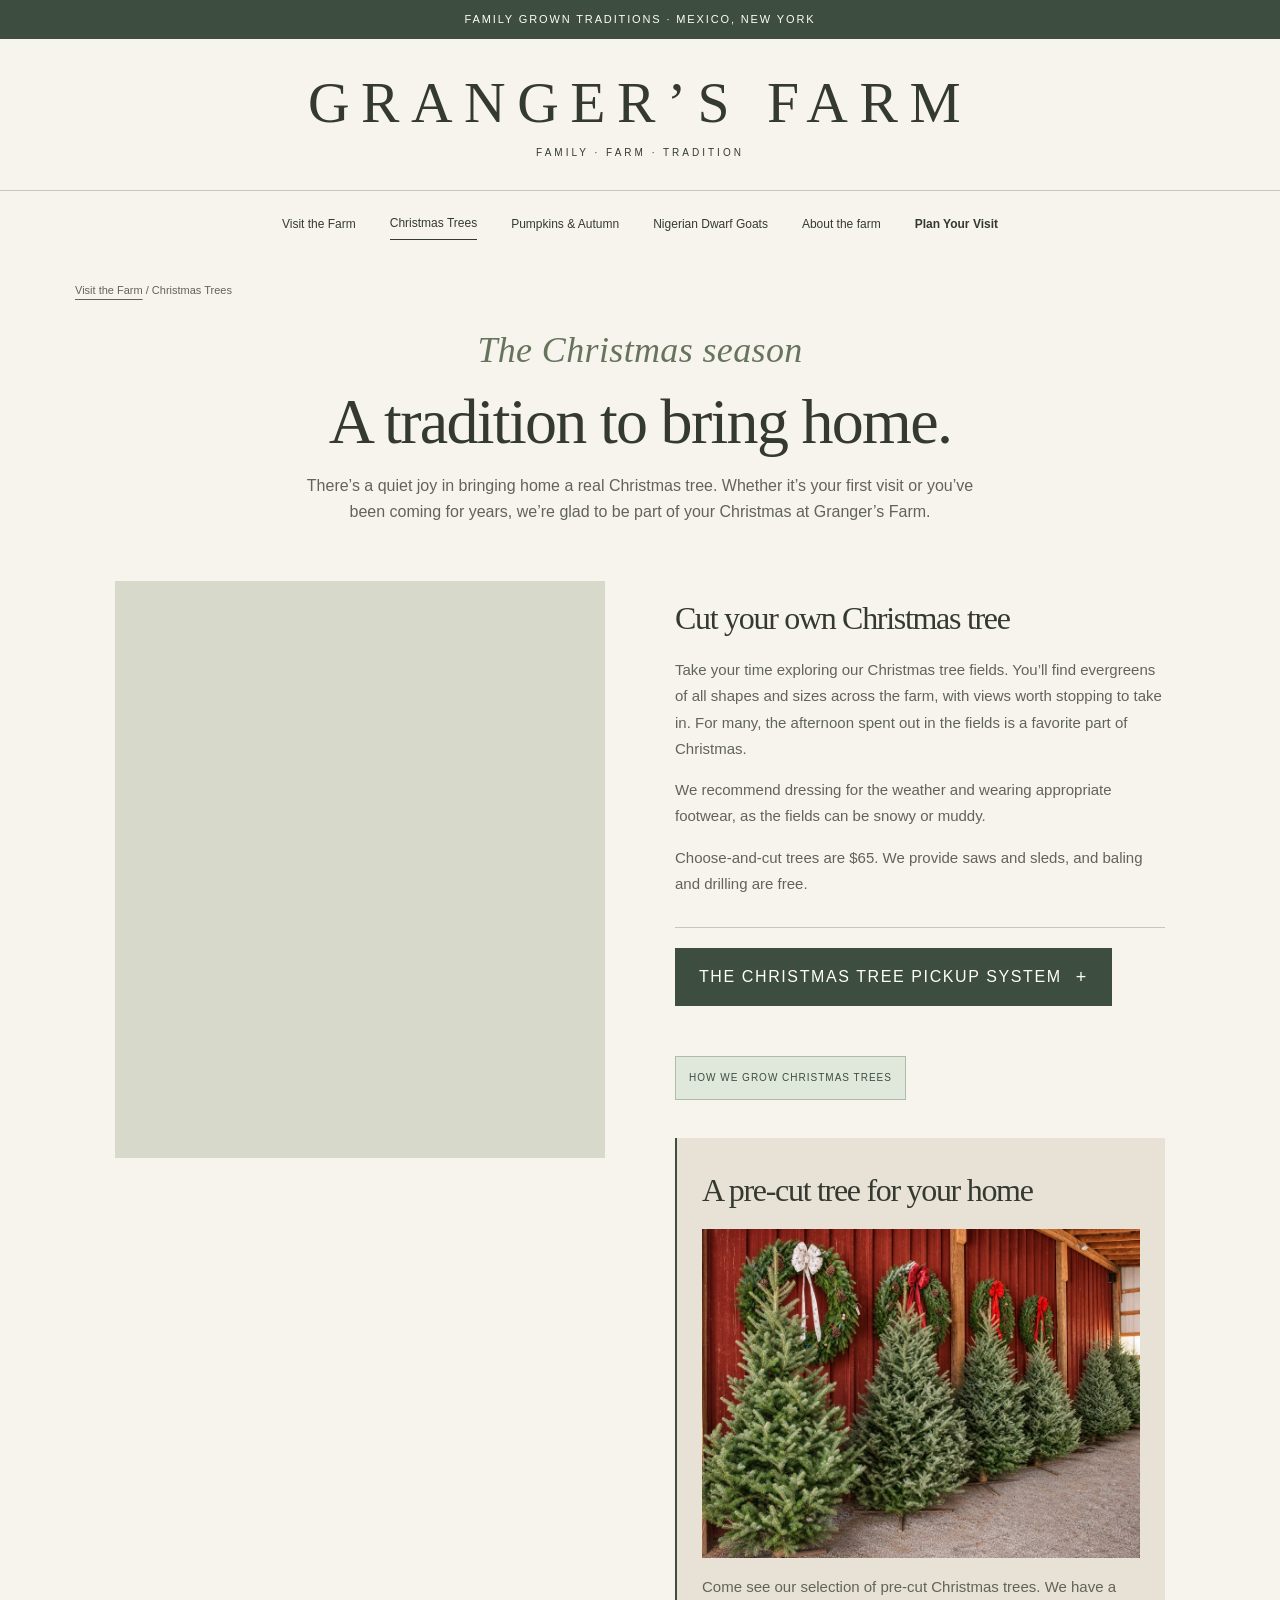
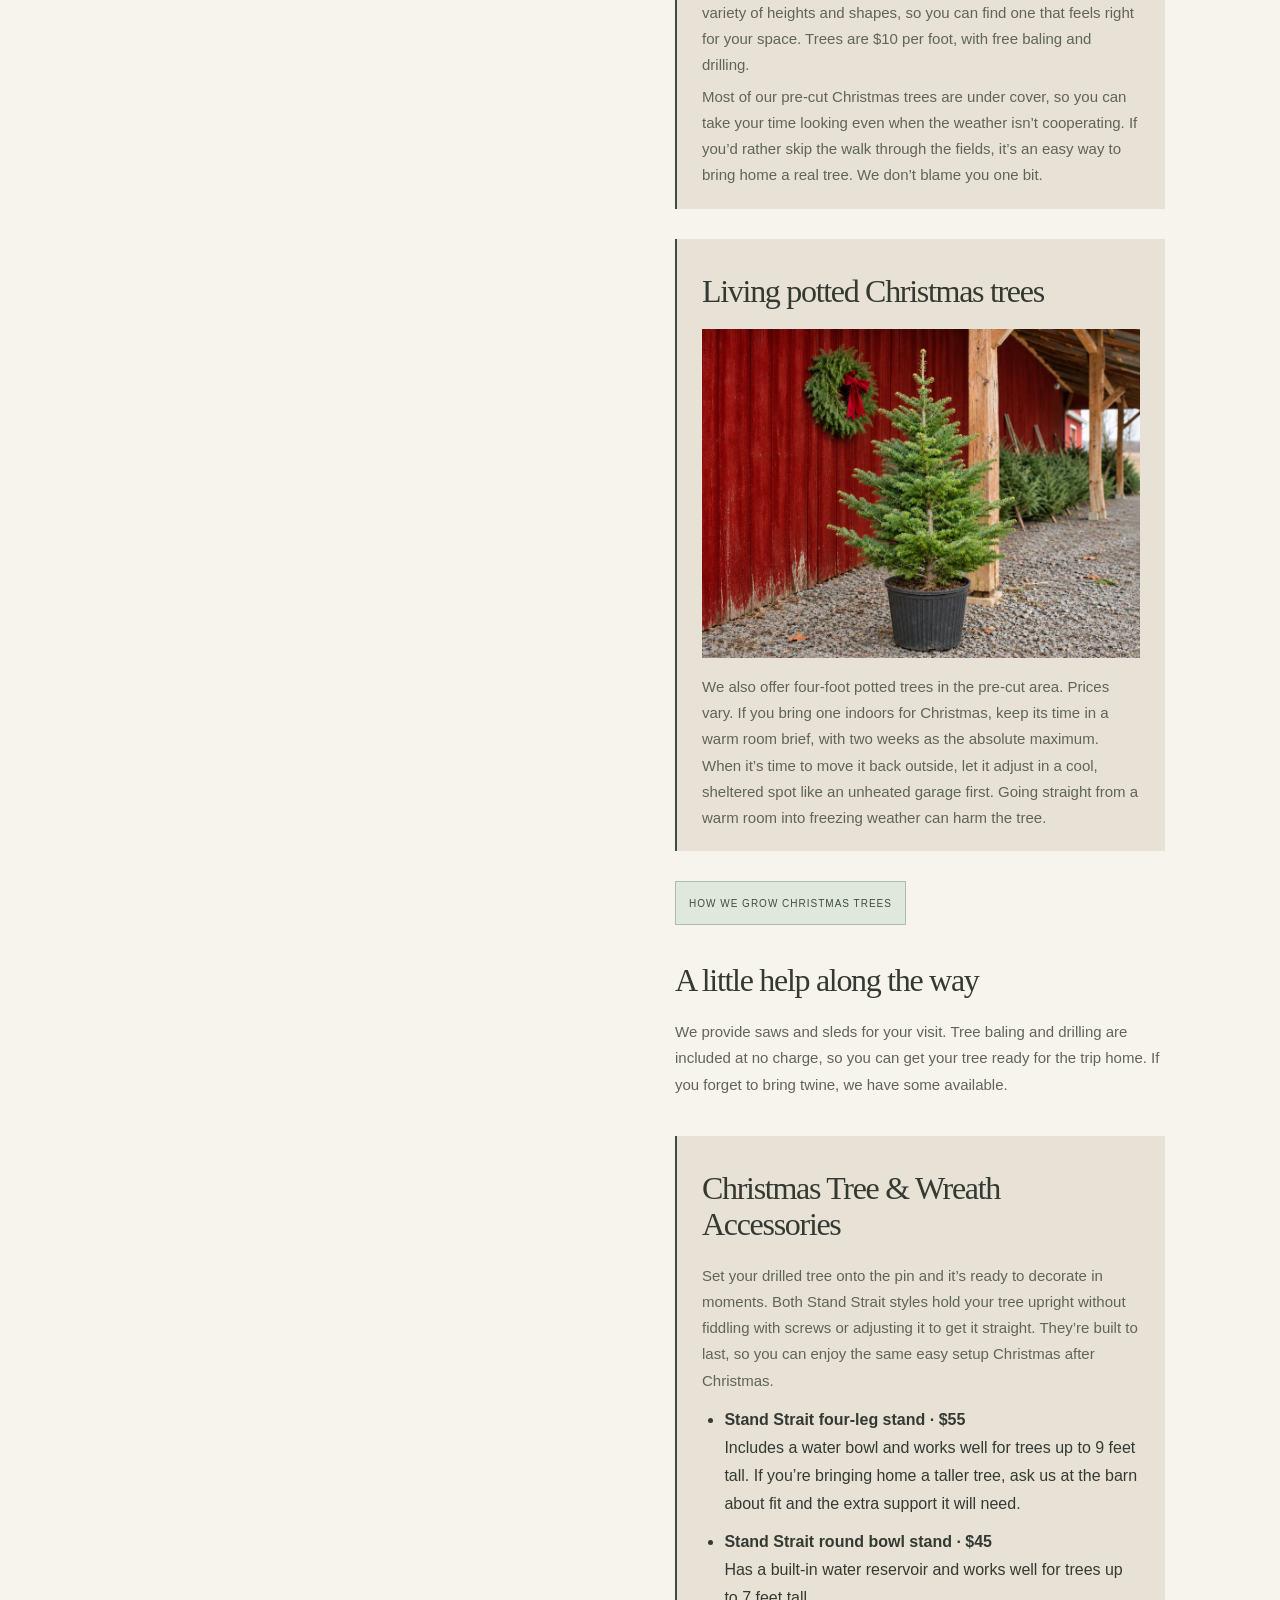
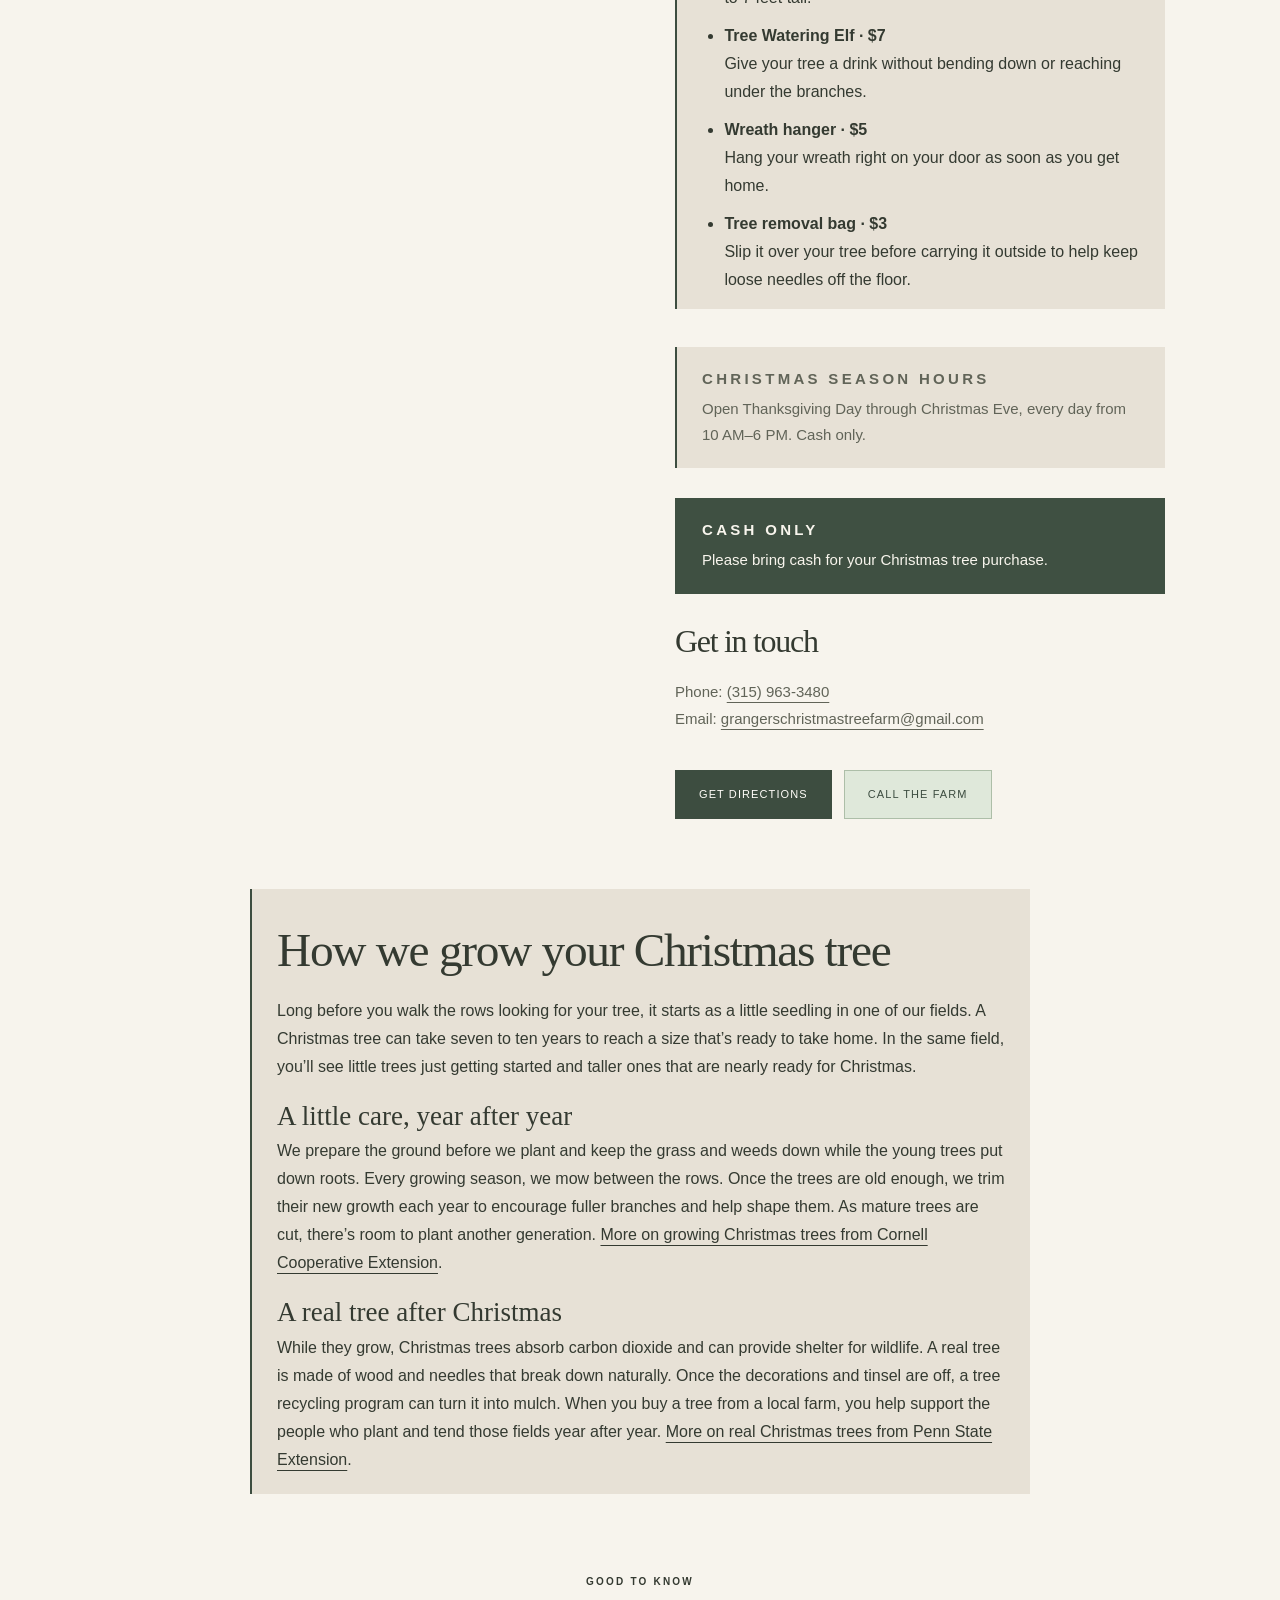
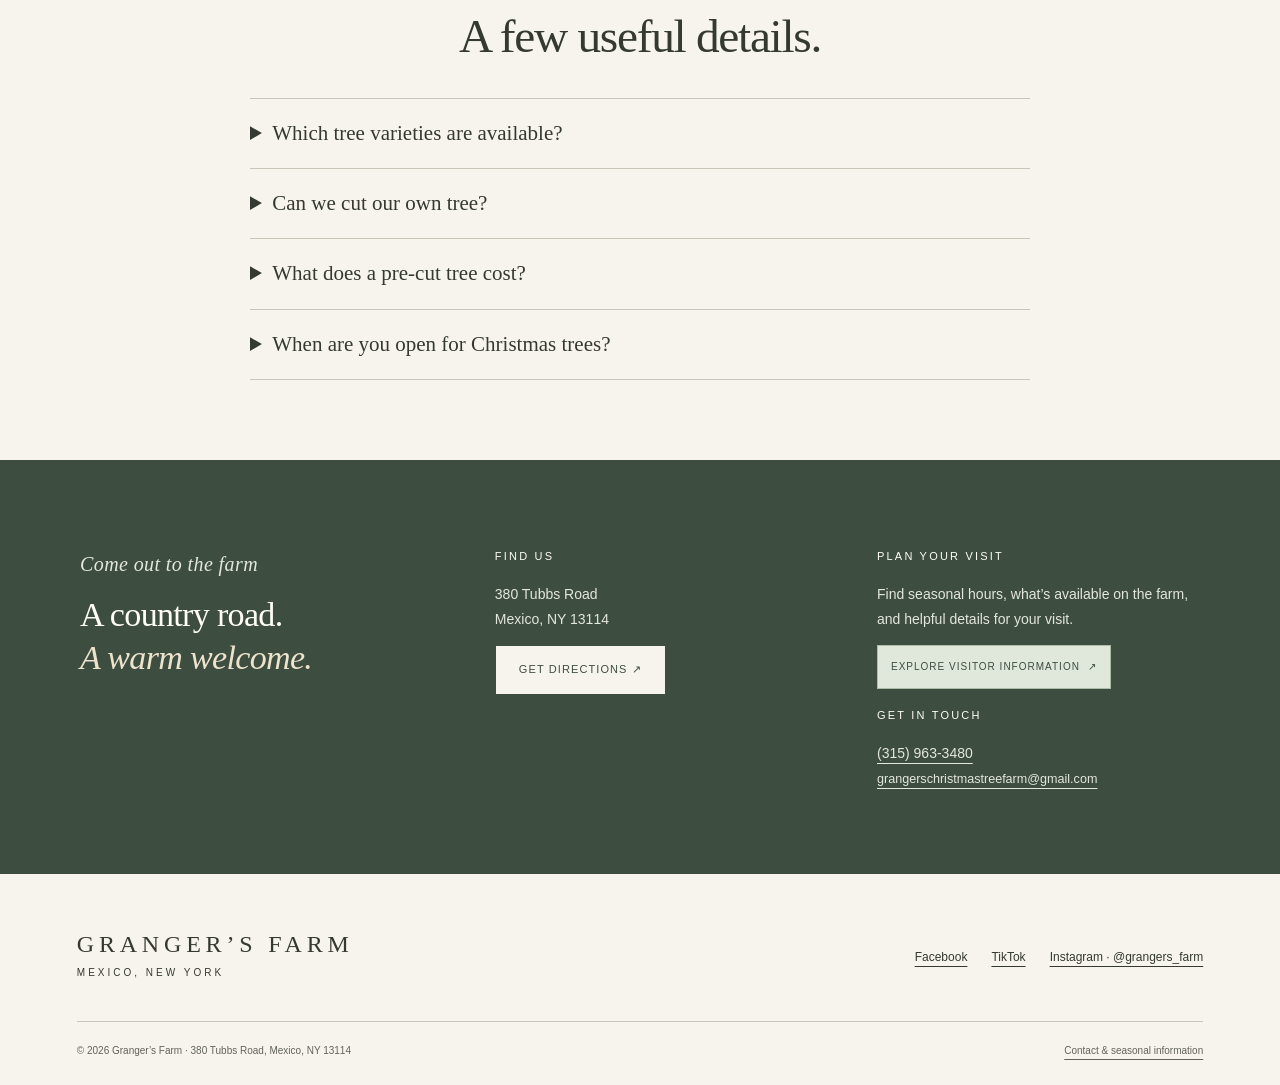
==== commit 497f43c4: "Match the potted tree section to the pre-cut tree photo layout" ====
--- a/christmas-trees/index.html
+++ b/christmas-trees/index.html
@@ -17,10 +17,9 @@
 <p style="margin-bottom:0"><strong>Don’t lose your ticket.</strong> Take your time enjoying the farm. Your tree will be waiting in the pickup area, and we’ll need your stamped ticket when you come back for it.</p>
 </div>
 </details>
-<p><a class="button button-compact" href="#growing-christmas-trees">How we grow Christmas trees</a></p></section><section id="pre-cut-trees" aria-labelledby="pre-cut-trees-heading"><div class="hours-box"><h2 id="pre-cut-trees-heading">A pre-cut tree for your home</h2><figure style="margin:16px 0"><img src="/assets/precut-trees-red-barn.webp" width="960" height="720" loading="lazy" decoding="async" style="display:block;width:100%;height:auto" alt="Pre-cut Christmas trees lined up under cover beside the red barn, beneath holiday wreaths"></figure><p>Come see our selection of pre-cut Christmas trees. We have a variety of heights and shapes, so you can find one that feels right for your space. Trees are $10 per foot, with free baling and drilling.</p><p>Most of our pre-cut Christmas trees are under cover, so you can take your time looking even when the weather isn’t cooperating. If you’d rather skip the walk through the fields, it’s an easy way to bring home a real tree. We don’t blame you one bit.</p></div><aside class="hours-box potted-tree-card" aria-labelledby="potted-tree-heading">
-<figure><img src="/assets/living-potted-christmas-tree.webp" width="640" height="938" loading="lazy" decoding="async" alt="Illustration of a living potted fir beside a red barn and a Christmas wreath"></figure>
-<div><h3 id="potted-tree-heading">Living potted Christmas trees</h3><p>We also offer four-foot potted trees in the pre-cut area. Prices vary. If you bring one indoors for Christmas, keep its time in a warm room brief, with two weeks as the absolute maximum. When it’s time to move it back outside, let it adjust in a cool, sheltered spot like an unheated garage first. Going straight from a warm room into freezing weather can harm the tree.</p></div>
-</aside><p><a class="button button-compact" href="#growing-christmas-trees">How we grow Christmas trees</a></p></section><section><h2>A little help along the way</h2><p>We provide saws and sleds for your visit. Tree baling and drilling are included at no charge, so you can get your tree ready for the trip home. If you forget to bring twine, we have some available.</p></section>
+<p><a class="button button-compact" href="#growing-christmas-trees">How we grow Christmas trees</a></p></section><section id="pre-cut-trees" aria-labelledby="pre-cut-trees-heading"><div class="hours-box"><h2 id="pre-cut-trees-heading">A pre-cut tree for your home</h2><figure style="margin:16px 0"><img src="/assets/precut-trees-red-barn.webp" width="960" height="720" loading="lazy" decoding="async" style="display:block;width:100%;height:auto" alt="Pre-cut Christmas trees lined up under cover beside the red barn, beneath holiday wreaths"></figure><p>Come see our selection of pre-cut Christmas trees. We have a variety of heights and shapes, so you can find one that feels right for your space. Trees are $10 per foot, with free baling and drilling.</p><p>Most of our pre-cut Christmas trees are under cover, so you can take your time looking even when the weather isn’t cooperating. If you’d rather skip the walk through the fields, it’s an easy way to bring home a real tree. We don’t blame you one bit.</p></div><aside class="hours-box" aria-labelledby="potted-tree-heading"><h2 id="potted-tree-heading">Living potted Christmas trees</h2>
+<figure style="margin:16px 0"><img src="/assets/living-potted-christmas-tree-landscape.webp" width="960" height="720" style="display:block;width:100%;height:auto" loading="lazy" decoding="async" alt="Illustration of a living potted fir beside a red barn and a Christmas wreath"></figure>
+<p>We also offer four-foot potted trees in the pre-cut area. Prices vary. If you bring one indoors for Christmas, keep its time in a warm room brief, with two weeks as the absolute maximum. When it’s time to move it back outside, let it adjust in a cool, sheltered spot like an unheated garage first. Going straight from a warm room into freezing weather can harm the tree.</p></aside><p><a class="button button-compact" href="#growing-christmas-trees">How we grow Christmas trees</a></p></section><section><h2>A little help along the way</h2><p>We provide saws and sleds for your visit. Tree baling and drilling are included at no charge, so you can get your tree ready for the trip home. If you forget to bring twine, we have some available.</p></section>
 <section class="hours-box" id="christmas-tree-accessories" aria-labelledby="christmas-tree-accessories-heading">
 <h2 id="christmas-tree-accessories-heading">Christmas Tree &amp; Wreath Accessories</h2>
 <p>Set your drilled tree onto the pin and it’s ready to decorate in moments. Both Stand Strait styles hold your tree upright without fiddling with screws or adjusting it to get it straight. They’re built to last, so you can enjoy the same easy setup Christmas after Christmas.</p>
